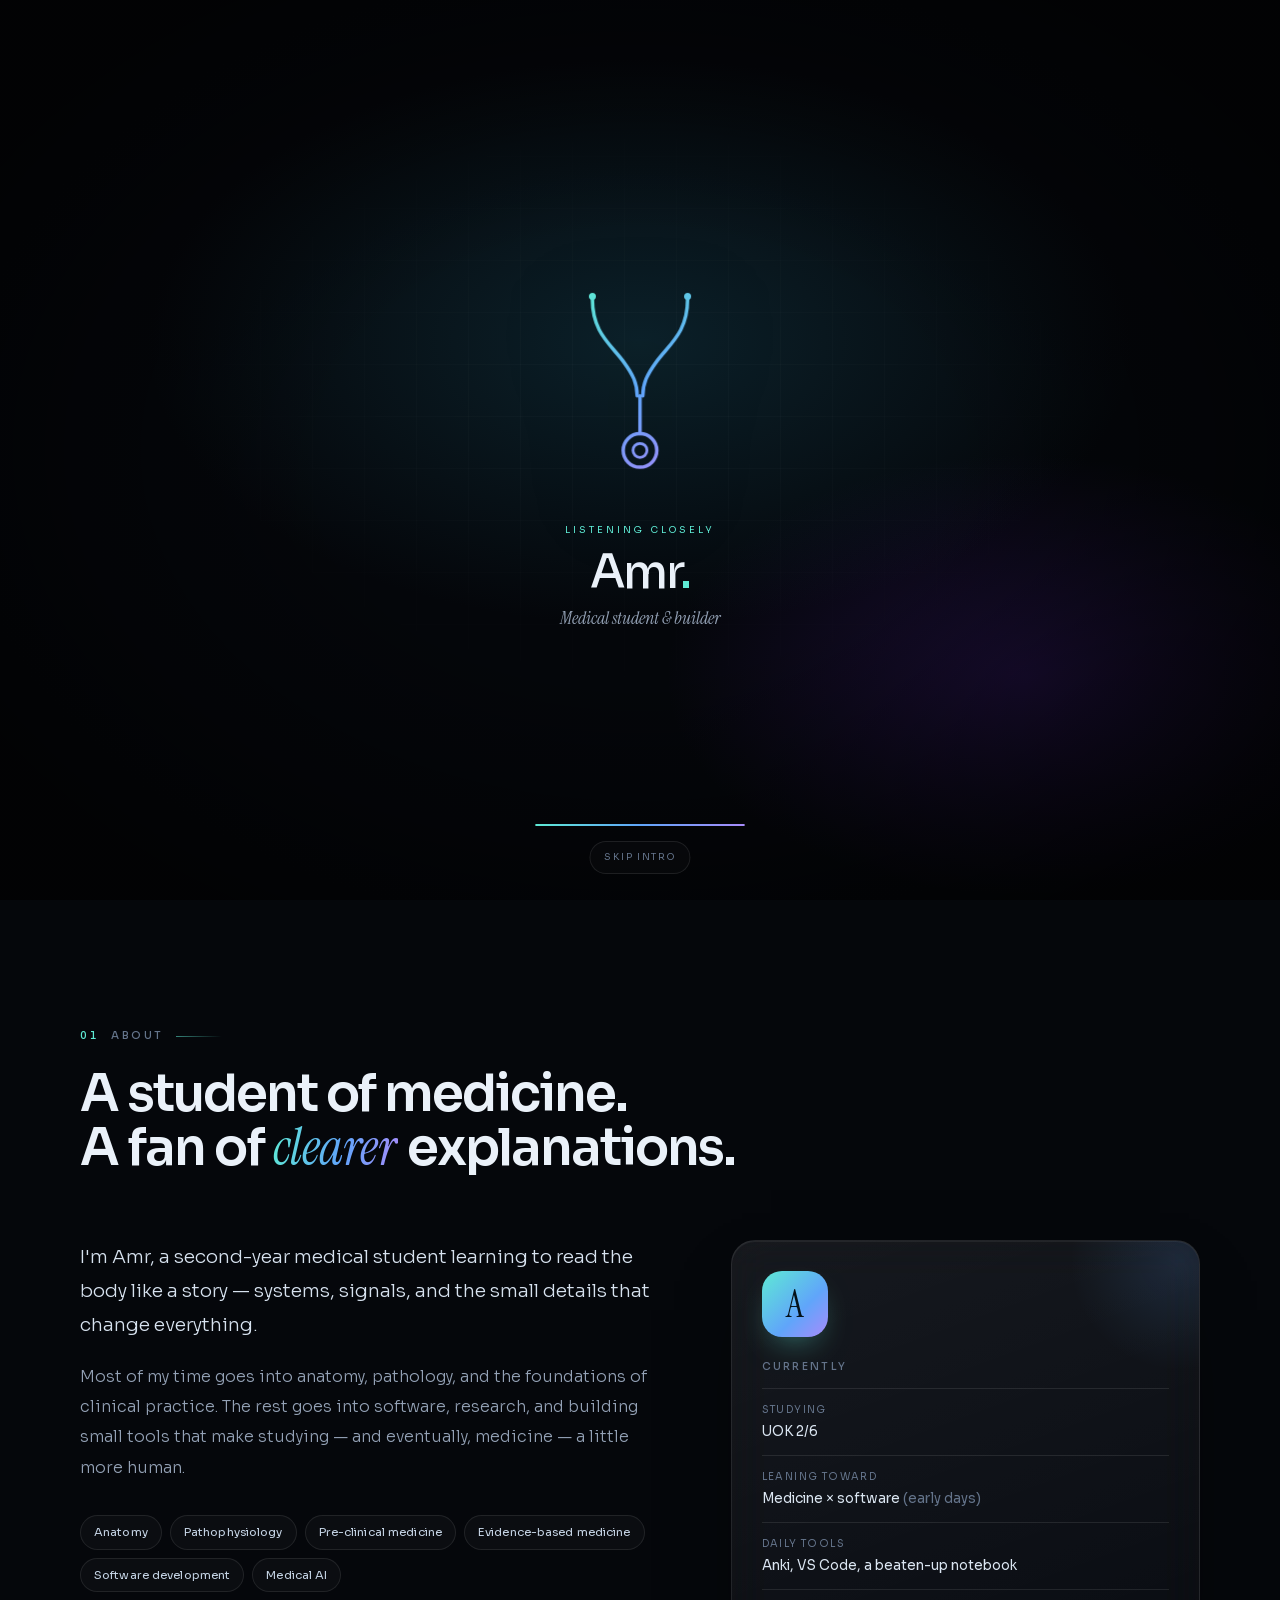
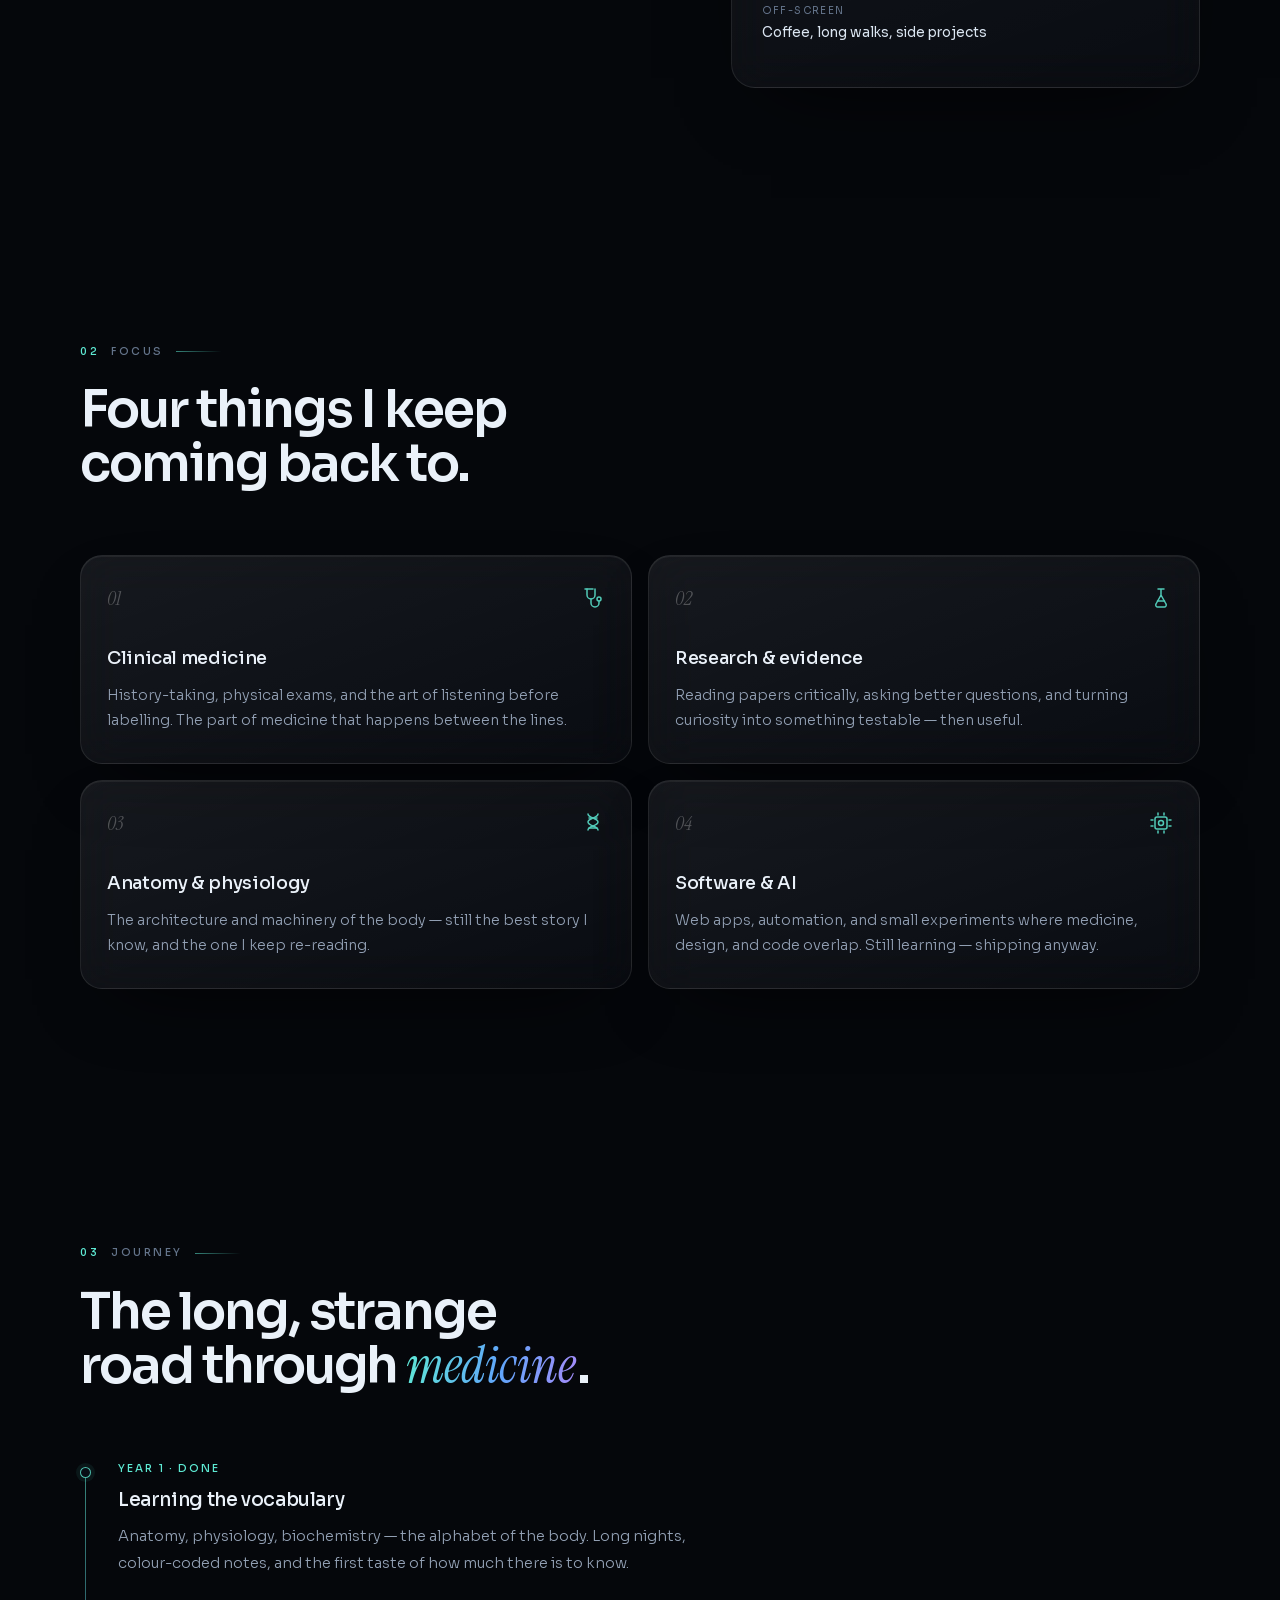
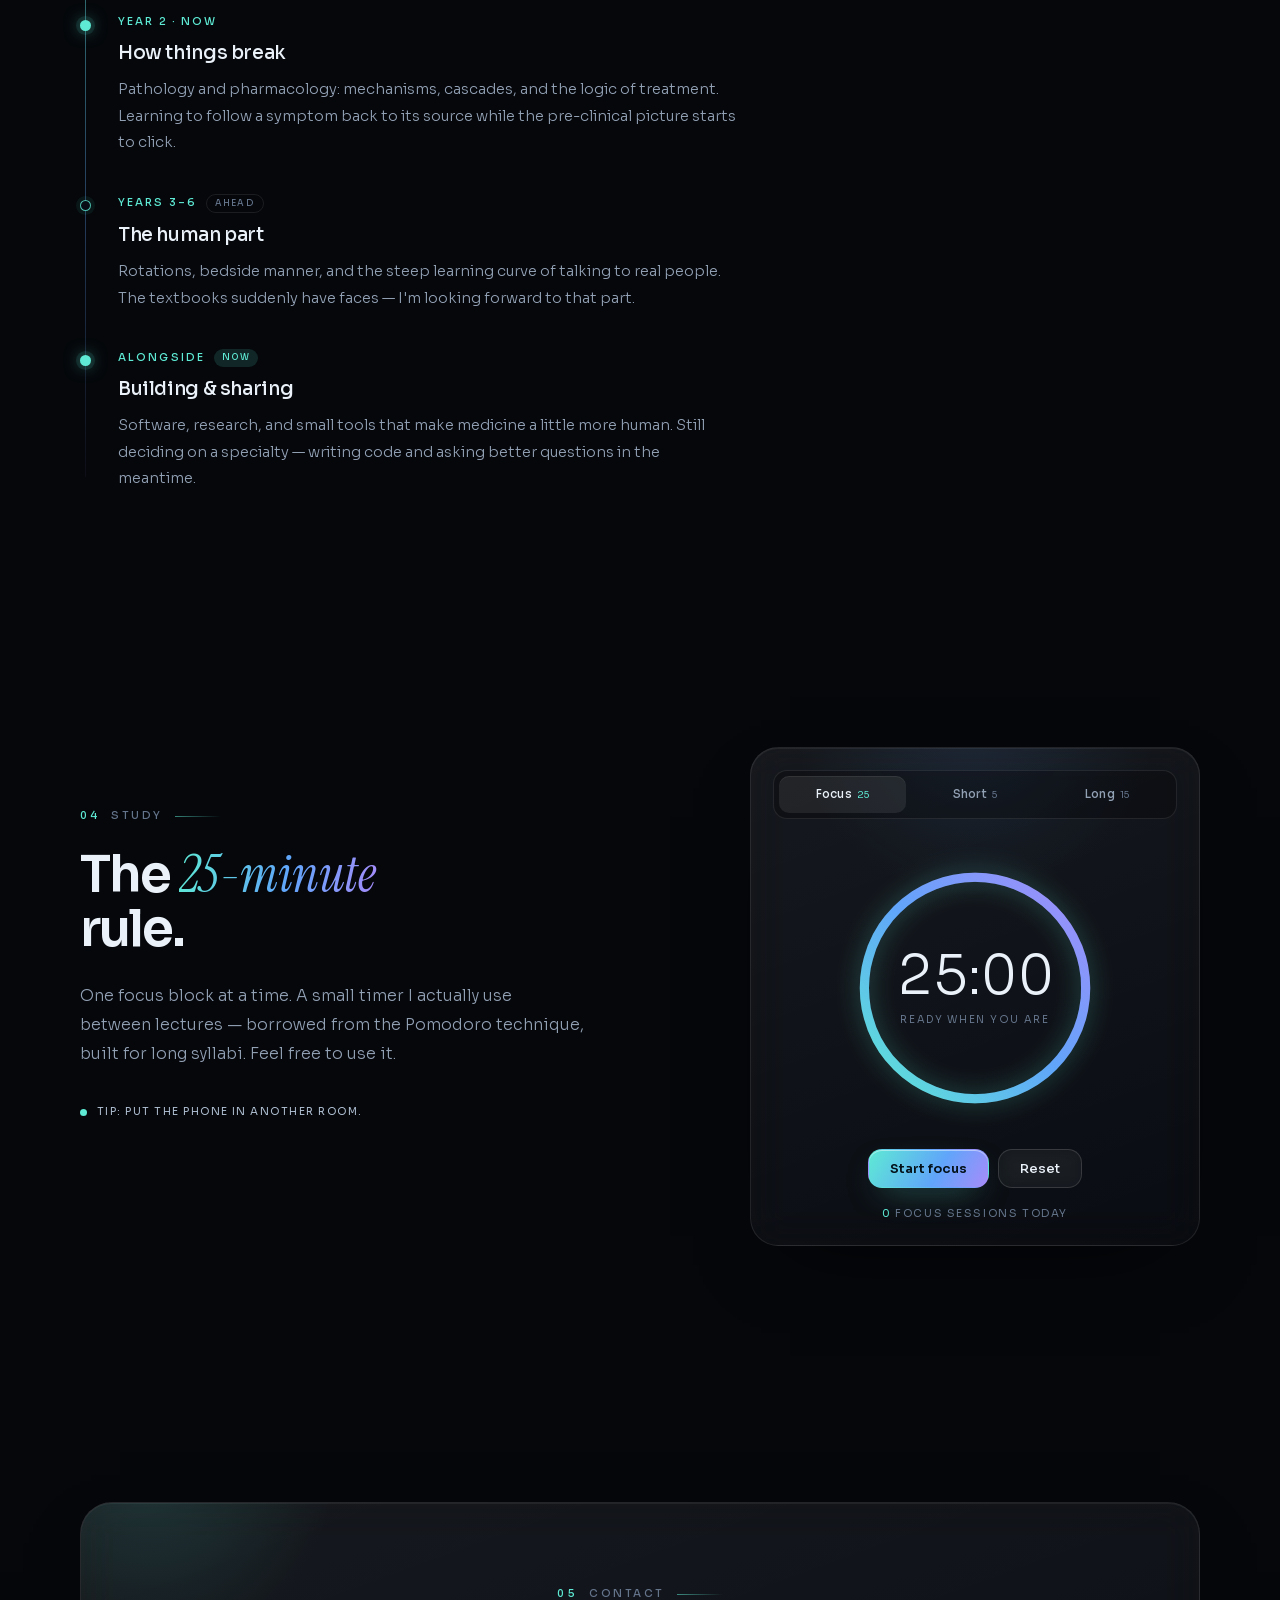
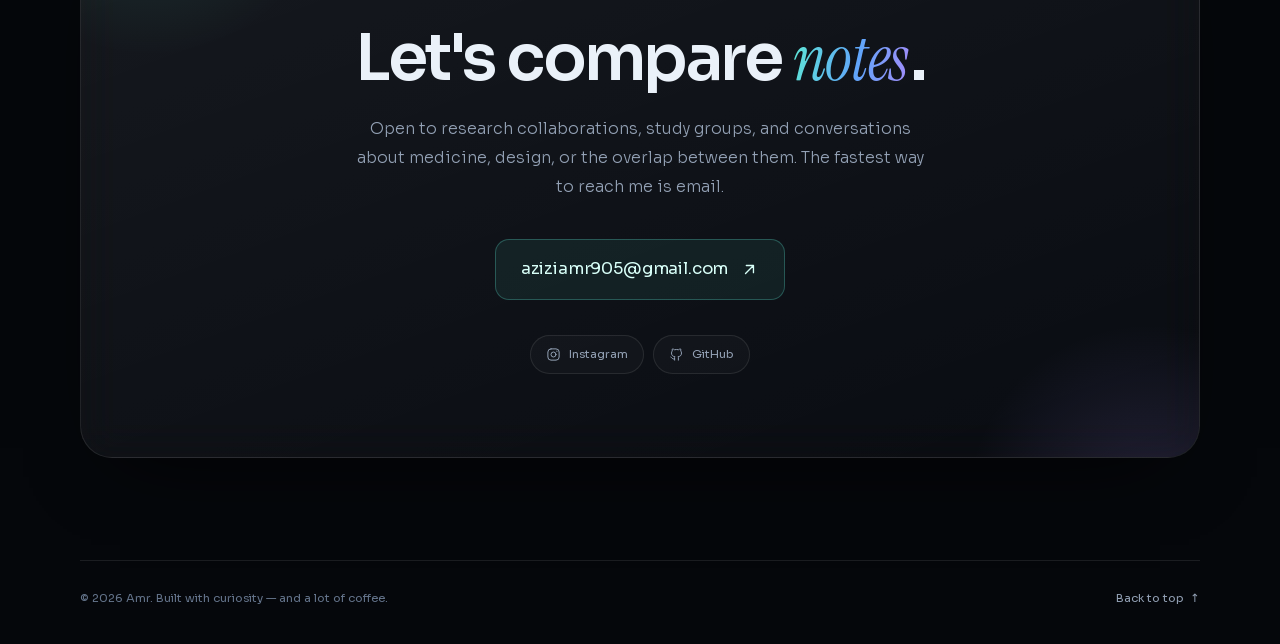
==== index.html @ 1f0c3903 "Build personal site with stethoscope intro" ====
<!doctype html>
<html lang="en">
  <head>
    <meta charset="utf-8" />
    <meta name="viewport" content="width=device-width, initial-scale=1" />
    <title>Amr — Medical Student &amp; Builder</title>
    <meta
      name="description"
      content="Amr is a second-year medical student exploring medicine, software development, and the human side of healthcare."
    />
    <meta name="theme-color" content="#05070b" />
    <meta property="og:title" content="Amr — Medical Student &amp; Builder" />
    <meta
      property="og:description"
      content="Medicine, code, and the human side of healthcare — notes from a second-year medical student."
    />
    <meta property="og:type" content="website" />
    <meta property="og:site_name" content="Amr" />
    <meta property="og:url" content="https://amrdev750.github.io/" />
    <meta property="og:image" content="https://amrdev750.github.io/og-image.png" />
    <meta property="og:image:width" content="1200" />
    <meta property="og:image:height" content="630" />
    <meta property="og:image:alt" content="Amr — medical student and builder" />
    <meta name="twitter:card" content="summary_large_image" />
    <meta name="twitter:title" content="Amr — Medical Student &amp; Builder" />
    <meta
      name="twitter:description"
      content="Medicine, code, and the human side of healthcare — notes from a second-year medical student."
    />
    <meta name="twitter:image" content="https://amrdev750.github.io/og-image.png" />
    <meta name="author" content="Amr" />
    <link rel="canonical" href="https://amrdev750.github.io/" />
    <link rel="icon" type="image/svg+xml" href="favicon.svg" />
    <link rel="apple-touch-icon" href="apple-touch-icon.png" />
    <script>
      try {
        if (window.sessionStorage.getItem("amr-intro-seen") === "1") {
          document.documentElement.classList.add("intro-seen");
        }
      } catch (error) {
        /* storage may be blocked — show the intro as usual */
      }
    </script>
    <link rel="preload" href="fonts/sora-variable-latin.woff2" as="font" type="font/woff2" crossorigin />
    <link
      rel="preload"
      href="fonts/instrument-serif-regular-latin.woff2"
      as="font"
      type="font/woff2"
      crossorigin
    />
    <link
      rel="preload"
      href="fonts/instrument-serif-italic-latin.woff2"
      as="font"
      type="font/woff2"
      crossorigin
    />
    <link rel="stylesheet" href="styles.css" />
    <noscript>
      <style>
        .reveal {
          opacity: 1;
          transform: none;
        }
        .intro {
          display: none;
        }
        body.intro-active {
          overflow: auto;
        }
      </style>
    </noscript>
  </head>
  <body class="intro-active">
    <a class="skip-link" href="#main">Skip to content</a>

    <div class="intro" id="intro">
      <div class="intro-inner" aria-hidden="true">
        <div class="intro-scope">
          <svg viewBox="0 0 240 320" fill="none">
            <defs>
              <linearGradient
                id="scopeGrad"
                x1="40"
                y1="30"
                x2="200"
                y2="290"
                gradientUnits="userSpaceOnUse"
              >
                <stop offset="0%" stop-color="#5eead4" />
                <stop offset="55%" stop-color="#60a5fa" />
                <stop offset="100%" stop-color="#a78bfa" />
              </linearGradient>
            </defs>

            <circle class="scope-tip" cx="52" cy="42" r="5" />
            <circle class="scope-tip" cx="188" cy="42" r="5" />

            <path
              class="scope-tube scope-tube-a"
              pathLength="1"
              d="M52 46C52 94 78 110 97 136C110 154 116 166 116 184"
            />
            <path
              class="scope-tube scope-tube-b"
              pathLength="1"
              d="M188 46C188 94 162 110 143 136C130 154 124 166 124 184"
            />
            <path
              class="scope-tube scope-tube-main"
              pathLength="1"
              d="M120 184C120 206 120 222 120 238"
            />

            <g class="scope-chest-group">
              <circle class="scope-chest" pathLength="1" cx="120" cy="262" r="24" />
              <circle class="scope-chest-inner" pathLength="1" cx="120" cy="262" r="10" />
            </g>

            <circle class="scope-halo" cx="120" cy="262" r="27" />

            <g class="scope-waves">
              <path d="M154 250c6 7 6 17 0 24" />
              <path d="M166 242c11 12 11 30 0 42" />
            </g>
          </svg>
        </div>

        <div class="intro-copy">
          <p class="intro-kicker">Listening closely</p>
          <p class="intro-name">Amr<span>.</span></p>
          <p class="intro-role">Medical student &amp; builder</p>
        </div>
      </div>

      <div class="intro-progress" aria-hidden="true"><span></span></div>
      <button class="intro-skip" id="introSkip" type="button" aria-label="Skip intro animation">
        Skip intro
      </button>
    </div>

    <div class="aurora" aria-hidden="true">
      <span class="blob blob-a"></span>
      <span class="blob blob-b"></span>
      <span class="blob blob-c"></span>
    </div>
    <div class="grain" aria-hidden="true"></div>
    <div class="cursor-glow" id="cursorGlow" aria-hidden="true"></div>

    <header class="nav-wrap">
      <nav class="nav glass" id="nav" aria-label="Primary">
        <a class="brand" href="#top" aria-label="Amr — home">
          <span class="brand-mark">A</span>
          <span class="brand-name">Amr<span class="dot">.</span></span>
        </a>

        <button
          class="nav-toggle"
          id="navToggle"
          aria-expanded="false"
          aria-controls="navLinks"
          aria-label="Open menu"
        >
          <span></span><span></span>
        </button>

        <div class="nav-links" id="navLinks">
          <a href="#about" data-nav>About</a>
          <a href="#focus" data-nav>Focus</a>
          <a href="#journey" data-nav>Journey</a>
          <a href="#study" data-nav>Study</a>
          <a class="btn btn-small btn-primary" href="#contact">Say hello</a>
        </div>
      </nav>
    </header>

    <main id="main">
      <!-- ───────────────────────── Hero ───────────────────────── -->
      <section class="hero" id="top">
        <div class="hero-copy">
          <p class="eyebrow reveal">
            <span class="pulse-dot" aria-hidden="true"></span>
            Medical student · builder
          </p>

          <h1 class="hero-title reveal">
            Hi, I'm <span class="grad">Amr</span> —<br />
            I study the body,<br />
            and the <em>person</em> inside&nbsp;it.
          </h1>

          <p class="lede reveal">
            Second-year medical student (of six) with a soft spot for physiology,
            clean interfaces, and the moments where science meets empathy. By day I
            study medicine; by night I build software for it.
          </p>

          <div class="hero-actions reveal">
            <a class="btn btn-primary" href="#focus">
              Explore my world
              <svg viewBox="0 0 24 24" aria-hidden="true">
                <path d="M5 12h14M13 6l6 6-6 6" />
              </svg>
            </a>
            <a class="btn btn-ghost" href="#contact">Get in touch</a>
          </div>

          <ul class="hero-stats reveal">
            <li>
              <strong>UOK</strong>
              <span>2/6 · medicine</span>
            </li>
            <li>
              <strong>04</strong>
              <span>focus areas</span>
            </li>
            <li>
              <strong>∞</strong>
              <span>questions</span>
            </li>
          </ul>
        </div>

        <aside class="vitals glass reveal" aria-label="A playful vitals monitor">
          <div class="vitals-head">
            <span class="live"><span class="pulse-dot" aria-hidden="true"></span>Live from the library</span>
            <span class="mono">23:47</span>
          </div>

          <svg class="ecg" viewBox="0 0 420 120" role="img" aria-label="Animated heartbeat trace">
            <defs>
              <linearGradient id="ecgGrad" x1="0" y1="0" x2="1" y2="0">
                <stop offset="0%" stop-color="#5eead4" />
                <stop offset="55%" stop-color="#60a5fa" />
                <stop offset="100%" stop-color="#a78bfa" />
              </linearGradient>
            </defs>
            <path
              class="ecg-base"
              d="M0 70h44l8 0 6-18 9 40 7-22 5 0h48l8 0 6-18 9 40 7-22 5 0h48l8 0 6-18 9 40 7-22 5 0h48l8 0 6-18 9 40 7-22 5 0h44"
            />
            <path
              class="ecg-line"
              pathLength="1"
              d="M0 70h44l8 0 6-18 9 40 7-22 5 0h48l8 0 6-18 9 40 7-22 5 0h48l8 0 6-18 9 40 7-22 5 0h48l8 0 6-18 9 40 7-22 5 0h44"
            />
          </svg>

          <div class="vitals-grid">
            <div><span>Heart rate</span><strong>72 <small>bpm</small></strong></div>
            <div><span>SpO₂</span><strong>99 <small>%</small></strong></div>
            <div><span>Coffee</span><strong>2 <small>cups</small></strong></div>
            <div><span>Curiosity</span><strong>∞</strong></div>
          </div>

          <p class="vitals-note">
            “The good physician treats the disease; the great physician treats the
            patient who has the disease.”
            <span>— William Osler</span>
          </p>
        </aside>
      </section>

      <!-- ───────────────────────── About ───────────────────────── -->
      <section class="section" id="about">
        <div class="section-head reveal">
          <p class="label"><span>01</span>About</p>
          <h2>A student of medicine.<br />A fan of <em>clearer</em> explanations.</h2>
        </div>

        <div class="about-grid">
          <div class="about-copy reveal">
            <p>
              I'm Amr, a second-year medical student learning to read the body like a
              story — systems, signals, and the small details that change everything.
            </p>
            <p>
              Most of my time goes into anatomy, pathology, and the foundations of
              clinical practice. The rest goes into software, research, and building
              small tools that make studying — and eventually, medicine — a little
              more human.
            </p>
            <ul class="chips" aria-label="Interests">
              <li>Anatomy</li>
              <li>Pathophysiology</li>
              <li>Pre-clinical medicine</li>
              <li>Evidence-based medicine</li>
              <li>Software development</li>
              <li>Medical AI</li>
            </ul>
          </div>

          <div class="about-card glass reveal">
            <div class="monogram" aria-hidden="true">A</div>
            <h3>Currently</h3>
            <dl>
              <div>
                <dt>Studying</dt>
                <dd>UOK 2/6</dd>
              </div>
              <div>
                <dt>Leaning toward</dt>
                <dd>Medicine × software <span>(early days)</span></dd>
              </div>
              <div>
                <dt>Daily tools</dt>
                <dd>Anki, VS Code, a beaten-up notebook</dd>
              </div>
              <div>
                <dt>Off-screen</dt>
                <dd>Coffee, long walks, side projects</dd>
              </div>
            </dl>
          </div>
        </div>
      </section>

      <!-- ───────────────────────── Focus ───────────────────────── -->
      <section class="section" id="focus">
        <div class="section-head reveal">
          <p class="label"><span>02</span>Focus</p>
          <h2>Four things I keep<br />coming back to.</h2>
        </div>

        <div class="cards">
          <article class="card glass reveal">
            <div class="card-top">
              <span class="card-num">01</span>
              <svg class="card-icon" viewBox="0 0 24 24" aria-hidden="true">
                <path d="M6 3v6a4 4 0 0 0 8 0V3" />
                <path d="M10 13v4a4 4 0 0 0 8 0v-2" />
                <circle cx="18" cy="13" r="2" />
                <path d="M4 3h4M12 3h-4" />
              </svg>
            </div>
            <h3>Clinical medicine</h3>
            <p>
              History-taking, physical exams, and the art of listening before
              labelling. The part of medicine that happens between the lines.
            </p>
          </article>

          <article class="card glass reveal">
            <div class="card-top">
              <span class="card-num">02</span>
              <svg class="card-icon" viewBox="0 0 24 24" aria-hidden="true">
                <path d="M9 3h6M12 3v6l5 9a2 2 0 0 1-2 3H9a2 2 0 0 1-2-3l5-9V3" />
                <path d="M8.5 15h7" />
              </svg>
            </div>
            <h3>Research &amp; evidence</h3>
            <p>
              Reading papers critically, asking better questions, and turning
              curiosity into something testable — then useful.
            </p>
          </article>

          <article class="card glass reveal">
            <div class="card-top">
              <span class="card-num">03</span>
              <svg class="card-icon" viewBox="0 0 24 24" aria-hidden="true">
                <path d="M7 3c0 4 10 4 10 8s-10 4-10 8" />
                <path d="M17 3c0 4-10 4-10 8s10 4 10 8" />
                <path d="M8 7h8M8 17h8" />
              </svg>
            </div>
            <h3>Anatomy &amp; physiology</h3>
            <p>
              The architecture and machinery of the body — still the best story I
              know, and the one I keep re-reading.
            </p>
          </article>

          <article class="card glass reveal">
            <div class="card-top">
              <span class="card-num">04</span>
              <svg class="card-icon" viewBox="0 0 24 24" aria-hidden="true">
                <rect x="6" y="6" width="12" height="12" rx="2" />
                <path d="M9 2v2M15 2v2M9 20v2M15 20v2M2 9h2M2 15h2M20 9h2M20 15h2" />
                <circle cx="12" cy="12" r="2.5" />
              </svg>
            </div>
            <h3>Software &amp; AI</h3>
            <p>
              Web apps, automation, and small experiments where medicine, design,
              and code overlap. Still learning — shipping anyway.
            </p>
          </article>
        </div>
      </section>

      <!-- ───────────────────────── Journey ───────────────────────── -->
      <section class="section" id="journey">
        <div class="section-head reveal">
          <p class="label"><span>03</span>Journey</p>
          <h2>The long, strange<br />road through <em>medicine</em>.</h2>
        </div>

        <ol class="timeline">
          <li class="timeline-item reveal">
            <span class="timeline-dot" aria-hidden="true"></span>
            <p class="timeline-phase">Year 1 · done</p>
            <h3>Learning the vocabulary</h3>
            <p>
              Anatomy, physiology, biochemistry — the alphabet of the body. Long
              nights, colour-coded notes, and the first taste of how much there is
              to know.
            </p>
          </li>

          <li class="timeline-item reveal is-now">
            <span class="timeline-dot" aria-hidden="true"></span>
            <p class="timeline-phase">Year 2 · now</p>
            <h3>How things break</h3>
            <p>
              Pathology and pharmacology: mechanisms, cascades, and the logic of
              treatment. Learning to follow a symptom back to its source while the
              pre-clinical picture starts to click.
            </p>
          </li>

          <li class="timeline-item reveal">
            <span class="timeline-dot" aria-hidden="true"></span>
            <p class="timeline-phase">Years 3–6 <span class="ahead-tag">ahead</span></p>
            <h3>The human part</h3>
            <p>
              Rotations, bedside manner, and the steep learning curve of talking to
              real people. The textbooks suddenly have faces — I'm looking forward to
              that part.
            </p>
          </li>

          <li class="timeline-item reveal is-now">
            <span class="timeline-dot" aria-hidden="true"></span>
            <p class="timeline-phase">Alongside <span class="now-tag">now</span></p>
            <h3>Building &amp; sharing</h3>
            <p>
              Software, research, and small tools that make medicine a little more
              human. Still deciding on a specialty — writing code and asking better
              questions in the meantime.
            </p>
          </li>
        </ol>
      </section>

      <!-- ───────────────────────── Study ───────────────────────── -->
      <section class="section" id="study">
        <div class="study-grid">
          <div class="section-head study-copy reveal">
            <p class="label"><span>04</span>Study</p>
            <h2>The <em>25-minute</em><br />rule.</h2>
            <p class="section-sub">
              One focus block at a time. A small timer I actually use between
              lectures — borrowed from the Pomodoro technique, built for long
              syllabi. Feel free to use it.
            </p>
            <p class="study-hint">
              <span class="pulse-dot" aria-hidden="true"></span>
              Tip: put the phone in another room.
            </p>
          </div>

          <div class="timer-card glass reveal" id="timerCard">
            <div class="timer-modes" role="group" aria-label="Timer mode">
              <button type="button" class="mode is-active" data-mode="focus" aria-pressed="true">
                Focus <span>25</span>
              </button>
              <button type="button" class="mode" data-mode="short" aria-pressed="false">
                Short <span>5</span>
              </button>
              <button type="button" class="mode" data-mode="long" aria-pressed="false">
                Long <span>15</span>
              </button>
            </div>

            <div class="timer-dial">
              <svg viewBox="0 0 220 220" aria-hidden="true">
                <defs>
                  <linearGradient id="ringGrad" x1="0" y1="0" x2="1" y2="1">
                    <stop offset="0%" stop-color="#5eead4" />
                    <stop offset="50%" stop-color="#60a5fa" />
                    <stop offset="100%" stop-color="#a78bfa" />
                  </linearGradient>
                </defs>
                <circle class="ring-track" cx="110" cy="110" r="84" />
                <circle class="ring-progress" id="ringProgress" cx="110" cy="110" r="84" />
              </svg>
              <div class="timer-readout">
                <span class="timer-time" id="timerTime" role="timer" aria-live="off">25:00</span>
                <span class="timer-state" id="timerState" aria-live="polite">Ready when you are</span>
              </div>
            </div>

            <div class="timer-actions">
              <button type="button" class="btn btn-primary" id="timerToggle">Start focus</button>
              <button type="button" class="btn btn-ghost" id="timerReset">Reset</button>
            </div>

            <p class="timer-sessions">
              <span id="sessionCount">0</span> focus sessions today
            </p>
          </div>
        </div>
      </section>

      <!-- ───────────────────────── Contact ───────────────────────── -->
      <section class="section contact-section" id="contact">
        <div class="contact-panel glass reveal">
          <p class="label center"><span>05</span>Contact</p>
          <h2>Let's compare <em>notes</em>.</h2>
          <p class="contact-sub">
            Open to research collaborations, study groups, and conversations about
            medicine, design, or the overlap between them. The fastest way to reach
            me is email.
          </p>

          <a class="mail-btn" href="mailto:aziziamr905@gmail.com">
            <span>aziziamr905@gmail.com</span>
            <svg viewBox="0 0 24 24" aria-hidden="true">
              <path d="M7 17 17 7M8 7h9v9" />
            </svg>
          </a>

          <ul class="socials" aria-label="Social links">
            <li>
              <a
                href="https://instagram.com/callme_amr"
                target="_blank"
                rel="noopener noreferrer"
                aria-label="Instagram — @callme_amr"
              >
                <svg viewBox="0 0 24 24" aria-hidden="true">
                  <rect x="3" y="3" width="18" height="18" rx="5" />
                  <circle cx="12" cy="12" r="4" />
                  <circle cx="17.4" cy="6.6" r="1" fill="currentColor" stroke="none" />
                </svg>
                Instagram
              </a>
            </li>
            <li>
              <a
                href="https://github.com/amrdev750"
                target="_blank"
                rel="noopener noreferrer"
                aria-label="GitHub — amrdev750"
              >
                <svg viewBox="0 0 24 24" aria-hidden="true">
                  <path
                    d="M9 19c-4 1.5-4-2.5-6-3m12 5v-3.5c0-1 .1-1.4-.5-2 2.8-.3 5.5-1.4 5.5-6a4.6 4.6 0 0 0-1.3-3.2 4.2 4.2 0 0 0-.1-3.2s-1.1-.3-3.5 1.3a12.3 12.3 0 0 0-6.2 0C6.5 2.8 5.4 3.1 5.4 3.1a4.2 4.2 0 0 0-.1 3.2A4.6 4.6 0 0 0 4 9.5c0 4.6 2.7 5.7 5.5 6-.6.6-.6 1.2-.5 2V21"
                  />
                </svg>
                GitHub
              </a>
            </li>
          </ul>
        </div>
      </section>
    </main>

    <footer class="footer">
      <p>© <span id="year">2026</span> Amr. Built with curiosity — and a lot of coffee.</p>
      <a href="#top" class="back-top">Back to top <span aria-hidden="true">↑</span></a>
    </footer>

    <script src="app.js"></script>
  </body>
</html>
---- styles.css ----
/* ==========================================================================
   Amr — Medical Student
   Dark glass UI · single page · hand-written CSS
   ========================================================================== */

/* ── Self-hosted fonts ─────────────────────────────────────────────────── */

@font-face {
  font-family: "Sora";
  font-style: normal;
  font-weight: 300 700;
  font-display: swap;
  src: url("fonts/sora-variable-latin-ext.woff2") format("woff2");
  unicode-range: U+0100-02BA, U+02BD-02C5, U+02C7-02CC, U+02CE-02D7, U+02DD-02FF, U+0304,
    U+0308, U+0329, U+1D00-1DBF, U+1E00-1E9F, U+1EF2-1EFF, U+2020, U+20A0-20AB,
    U+20AD-20C4, U+2113, U+2C60-2C7F, U+A720-A7FF;
}

@font-face {
  font-family: "Sora";
  font-style: normal;
  font-weight: 300 700;
  font-display: swap;
  src: url("fonts/sora-variable-latin.woff2") format("woff2");
  unicode-range: U+0000-00FF, U+0131, U+0152-0153, U+02BB-02BC, U+02C6, U+02DA, U+02DC,
    U+0304, U+0308, U+0329, U+2000-206F, U+20AC, U+2122, U+2191, U+2193, U+2212,
    U+2215, U+FEFF, U+FFFD;
}

@font-face {
  font-family: "Instrument Serif";
  font-style: normal;
  font-weight: 400;
  font-display: swap;
  src: url("fonts/instrument-serif-regular-latin-ext.woff2") format("woff2");
  unicode-range: U+0100-02BA, U+02BD-02C5, U+02C7-02CC, U+02CE-02D7, U+02DD-02FF, U+0304,
    U+0308, U+0329, U+1D00-1DBF, U+1E00-1E9F, U+1EF2-1EFF, U+2020, U+20A0-20AB,
    U+20AD-20C4, U+2113, U+2C60-2C7F, U+A720-A7FF;
}

@font-face {
  font-family: "Instrument Serif";
  font-style: normal;
  font-weight: 400;
  font-display: swap;
  src: url("fonts/instrument-serif-regular-latin.woff2") format("woff2");
  unicode-range: U+0000-00FF, U+0131, U+0152-0153, U+02BB-02BC, U+02C6, U+02DA, U+02DC,
    U+0304, U+0308, U+0329, U+2000-206F, U+20AC, U+2122, U+2191, U+2193, U+2212,
    U+2215, U+FEFF, U+FFFD;
}

@font-face {
  font-family: "Instrument Serif";
  font-style: italic;
  font-weight: 400;
  font-display: swap;
  src: url("fonts/instrument-serif-italic-latin-ext.woff2") format("woff2");
  unicode-range: U+0100-02BA, U+02BD-02C5, U+02C7-02CC, U+02CE-02D7, U+02DD-02FF, U+0304,
    U+0308, U+0329, U+1D00-1DBF, U+1E00-1E9F, U+1EF2-1EFF, U+2020, U+20A0-20AB,
    U+20AD-20C4, U+2113, U+2C60-2C7F, U+A720-A7FF;
}

@font-face {
  font-family: "Instrument Serif";
  font-style: italic;
  font-weight: 400;
  font-display: swap;
  src: url("fonts/instrument-serif-italic-latin.woff2") format("woff2");
  unicode-range: U+0000-00FF, U+0131, U+0152-0153, U+02BB-02BC, U+02C6, U+02DA, U+02DC,
    U+0304, U+0308, U+0329, U+2000-206F, U+20AC, U+2122, U+2191, U+2193, U+2212,
    U+2215, U+FEFF, U+FFFD;
}

:root {
  --bg: #05070b;
  --bg-soft: #080d15;
  --ink: #eaf1f9;
  --muted: #93a1b5;
  --faint: #64748b;
  --line: rgba(255, 255, 255, 0.09);
  --line-strong: rgba(255, 255, 255, 0.14);
  --glass: linear-gradient(160deg, rgba(255, 255, 255, 0.075), rgba(255, 255, 255, 0.022));
  --teal: #5eead4;
  --blue: #60a5fa;
  --violet: #a78bfa;
  --pink: #f472b6;
  --radius: 24px;
  --shadow: 0 30px 80px -40px rgba(0, 0, 0, 0.95);
  --font-sans: "Sora", ui-sans-serif, system-ui, -apple-system, "Segoe UI", sans-serif;
  --font-serif: "Instrument Serif", ui-serif, Georgia, serif;
  --ease: cubic-bezier(0.2, 0.7, 0.2, 1);
}

*,
*::before,
*::after {
  box-sizing: border-box;
}

html {
  scroll-behavior: smooth;
  scroll-padding-top: 92px;
  -webkit-text-size-adjust: 100%;
}

body {
  margin: 0;
  min-height: 100vh;
  overflow-x: hidden;
  background: var(--bg);
  color: var(--ink);
  font-family: var(--font-sans);
  font-weight: 400;
  font-size: 16px;
  line-height: 1.6;
  -webkit-font-smoothing: antialiased;
  text-rendering: optimizeLegibility;
}

body::before {
  content: "";
  position: fixed;
  inset: 0;
  z-index: -3;
  background:
    radial-gradient(65% 50% at 50% -12%, rgba(24, 64, 92, 0.55), transparent 70%),
    radial-gradient(45% 40% at 100% 18%, rgba(78, 45, 130, 0.28), transparent 72%),
    radial-gradient(45% 45% at 0% 70%, rgba(12, 80, 74, 0.18), transparent 70%),
    var(--bg);
}

::selection {
  background: rgba(94, 234, 212, 0.85);
  color: #04121a;
}

img,
svg {
  display: block;
  max-width: 100%;
}

a {
  color: inherit;
  text-decoration: none;
}

button {
  font: inherit;
  color: inherit;
}

:focus-visible {
  outline: 2px solid var(--teal);
  outline-offset: 3px;
  border-radius: 6px;
}

::-webkit-scrollbar {
  width: 10px;
}
::-webkit-scrollbar-track {
  background: #05070b;
}
::-webkit-scrollbar-thumb {
  background: #1c2634;
  border-radius: 999px;
  border: 2px solid #05070b;
}
::-webkit-scrollbar-thumb:hover {
  background: #2a3a4f;
}

.skip-link {
  position: fixed;
  top: -100px;
  left: 20px;
  z-index: 100;
  padding: 12px 18px;
  border-radius: 12px;
  background: var(--teal);
  color: #04121a;
  font-size: 13px;
  font-weight: 600;
  transition: top 0.2s var(--ease);
}
.skip-link:focus {
  top: 18px;
}

/* ── Background atmosphere ─────────────────────────────────────────────── */

.aurora {
  position: fixed;
  inset: 0;
  z-index: -2;
  overflow: hidden;
  pointer-events: none;
}

.blob {
  position: absolute;
  border-radius: 50%;
  filter: blur(90px);
  opacity: 0.32;
  will-change: transform;
}

.blob-a {
  width: 46vw;
  height: 46vw;
  min-width: 380px;
  min-height: 380px;
  top: -16%;
  left: -10%;
  background: radial-gradient(circle, #0f766e, transparent 68%);
  animation: drift-a 22s ease-in-out infinite alternate;
}

.blob-b {
  width: 40vw;
  height: 40vw;
  min-width: 340px;
  min-height: 340px;
  top: 18%;
  right: -14%;
  background: radial-gradient(circle, #4c1d95, transparent 68%);
  opacity: 0.28;
  animation: drift-b 26s ease-in-out infinite alternate;
}

.blob-c {
  width: 34vw;
  height: 34vw;
  min-width: 300px;
  min-height: 300px;
  bottom: -18%;
  left: 32%;
  background: radial-gradient(circle, #1d4ed8, transparent 70%);
  opacity: 0.18;
  animation: drift-c 30s ease-in-out infinite alternate;
}

@keyframes drift-a {
  to {
    transform: translate3d(6%, 8%, 0) scale(1.08);
  }
}
@keyframes drift-b {
  to {
    transform: translate3d(-8%, 6%, 0) scale(1.12);
  }
}
@keyframes drift-c {
  to {
    transform: translate3d(-4%, -8%, 0) scale(1.06);
  }
}

.grain {
  position: fixed;
  inset: 0;
  z-index: -1;
  pointer-events: none;
  opacity: 0.035;
  background-image: url("data:image/svg+xml,%3Csvg xmlns='http://www.w3.org/2000/svg'%3E%3Cfilter id='n'%3E%3CfeTurbulence type='fractalNoise' baseFrequency='0.85' numOctaves='3' stitchTiles='stitch'/%3E%3C/filter%3E%3Crect width='100%25' height='100%25' filter='url(%23n)'/%3E%3C/svg%3E");
  mix-blend-mode: overlay;
}

.cursor-glow {
  position: fixed;
  top: 0;
  left: 0;
  z-index: 0;
  width: 520px;
  height: 520px;
  border-radius: 50%;
  pointer-events: none;
  opacity: 0;
  background: radial-gradient(circle, rgba(94, 234, 212, 0.075), rgba(96, 165, 250, 0.035) 40%, transparent 68%);
  transform: translate3d(-50%, -50%, 0);
  transition: opacity 0.5s var(--ease);
  will-change: transform;
}
body.has-cursor .cursor-glow {
  opacity: 1;
}

/* ── Shared surfaces ───────────────────────────────────────────────────── */

.glass {
  background: var(--glass);
  border: 1px solid var(--line);
  -webkit-backdrop-filter: blur(20px) saturate(145%);
  backdrop-filter: blur(20px) saturate(145%);
  box-shadow:
    inset 0 1px 0 rgba(255, 255, 255, 0.06),
    var(--shadow);
}

.btn {
  display: inline-flex;
  align-items: center;
  justify-content: center;
  gap: 10px;
  padding: 14px 23px;
  border: 1px solid transparent;
  border-radius: 14px;
  font-size: 14px;
  font-weight: 500;
  line-height: 1;
  cursor: pointer;
  white-space: nowrap;
  transition:
    transform 0.3s var(--ease),
    box-shadow 0.3s var(--ease),
    background-color 0.3s var(--ease),
    border-color 0.3s var(--ease);
}

.btn svg {
  width: 18px;
  height: 18px;
  fill: none;
  stroke: currentColor;
  stroke-width: 1.8;
  stroke-linecap: round;
  stroke-linejoin: round;
  transition: transform 0.3s var(--ease);
}

.btn:hover svg {
  transform: translateX(2px);
}

.btn-primary {
  background: linear-gradient(120deg, var(--teal), var(--blue) 58%, var(--violet));
  color: #04121a;
  font-weight: 600;
  box-shadow:
    0 12px 32px -14px rgba(94, 234, 212, 0.55),
    inset 0 1px 0 rgba(255, 255, 255, 0.45);
}

.btn-primary:hover {
  transform: translateY(-2px);
  box-shadow:
    0 20px 44px -16px rgba(94, 234, 212, 0.65),
    inset 0 1px 0 rgba(255, 255, 255, 0.5);
}

.btn-ghost {
  background: rgba(255, 255, 255, 0.03);
  border-color: var(--line-strong);
  color: var(--ink);
  -webkit-backdrop-filter: blur(8px);
  backdrop-filter: blur(8px);
}

.btn-ghost:hover {
  background: rgba(255, 255, 255, 0.07);
  border-color: rgba(255, 255, 255, 0.22);
  transform: translateY(-2px);
}

.btn-small {
  padding: 9px 16px;
  border-radius: 10px;
  font-size: 12.5px;
}

.pulse-dot {
  width: 7px;
  height: 7px;
  flex: none;
  border-radius: 50%;
  background: var(--teal);
  box-shadow: 0 0 0 0 rgba(94, 234, 212, 0.5);
  animation: pulse 2.4s ease-out infinite;
}

@keyframes pulse {
  0% {
    box-shadow: 0 0 0 0 rgba(94, 234, 212, 0.45);
  }
  70% {
    box-shadow: 0 0 0 9px rgba(94, 234, 212, 0);
  }
  100% {
    box-shadow: 0 0 0 0 rgba(94, 234, 212, 0);
  }
}

/* ── Navigation ────────────────────────────────────────────────────────── */

.nav-wrap {
  position: fixed;
  top: 18px;
  left: 50%;
  z-index: 60;
  width: min(1120px, calc(100vw - 32px));
  transform: translateX(-50%);
}

.nav {
  position: relative;
  display: flex;
  align-items: center;
  justify-content: space-between;
  gap: 20px;
  padding: 10px 12px 10px 18px;
  border-radius: 999px;
}

.brand {
  display: inline-flex;
  align-items: center;
  gap: 11px;
  font-weight: 600;
  letter-spacing: -0.02em;
}

.brand-mark {
  display: grid;
  place-items: center;
  width: 34px;
  height: 34px;
  border-radius: 11px;
  background: linear-gradient(135deg, var(--teal), var(--blue) 60%, var(--violet));
  color: #04121a;
  font-family: var(--font-serif);
  font-size: 22px;
  font-weight: 400;
  line-height: 1;
  box-shadow: 0 6px 18px -8px rgba(94, 234, 212, 0.7);
}

.brand-name {
  font-size: 16px;
}

.dot {
  color: var(--teal);
}

.nav-links {
  display: flex;
  align-items: center;
  gap: 30px;
}

.nav-links a {
  position: relative;
  font-size: 13px;
  color: var(--muted);
  transition: color 0.25s var(--ease);
}

.nav-links a:not(.btn):hover,
.nav-links a:not(.btn).is-active {
  color: var(--ink);
}

.nav-links a:not(.btn).is-active::after {
  content: "";
  position: absolute;
  left: 50%;
  bottom: -9px;
  width: 4px;
  height: 4px;
  border-radius: 50%;
  background: var(--teal);
  transform: translateX(-50%);
  box-shadow: 0 0 8px rgba(94, 234, 212, 0.9);
}

.nav-links .btn {
  color: #04121a;
}

.nav-toggle {
  display: none;
  flex-direction: column;
  justify-content: center;
  gap: 5px;
  width: 40px;
  height: 40px;
  padding: 0 11px;
  border: 1px solid var(--line);
  border-radius: 12px;
  background: rgba(255, 255, 255, 0.04);
  cursor: pointer;
}

.nav-toggle span {
  display: block;
  height: 1.5px;
  width: 100%;
  border-radius: 2px;
  background: var(--ink);
  transition: transform 0.3s var(--ease);
}

.nav.open .nav-toggle span:first-child {
  transform: translateY(3.25px) rotate(45deg);
}
.nav.open .nav-toggle span:last-child {
  transform: translateY(-3.25px) rotate(-45deg);
}

/* ── Hero ──────────────────────────────────────────────────────────────── */

.hero {
  position: relative;
  z-index: 1;
  display: grid;
  grid-template-columns: 1.12fr 0.88fr;
  align-items: center;
  gap: clamp(2.5rem, 5vw, 5rem);
  width: min(1120px, 92vw);
  min-height: 100svh;
  margin: 0 auto;
  padding: clamp(8.5rem, 15vh, 11rem) 0 clamp(4rem, 8vh, 6rem);
}

.eyebrow {
  display: flex;
  align-items: center;
  gap: 10px;
  margin: 0 0 1.6rem;
  color: #aebed1;
  font-size: 11px;
  font-weight: 500;
  letter-spacing: 0.22em;
  text-transform: uppercase;
}

.hero-title {
  margin: 0;
  font-size: clamp(2.6rem, 4.4vw, 4rem);
  font-weight: 600;
  letter-spacing: -0.045em;
  line-height: 1.02;
}

.hero-title em,
.section-head h2 em,
.contact-panel h2 em {
  font-family: var(--font-serif);
  font-style: italic;
  font-weight: 400;
  letter-spacing: -0.01em;
  padding-right: 0.04em;
  background: linear-gradient(100deg, var(--teal), var(--blue) 55%, var(--violet));
  -webkit-background-clip: text;
  background-clip: text;
  color: transparent;
}

.grad {
  background: linear-gradient(100deg, var(--teal), var(--blue) 55%, var(--violet));
  -webkit-background-clip: text;
  background-clip: text;
  color: transparent;
}

.lede {
  max-width: 53ch;
  margin: 1.8rem 0 0;
  color: var(--muted);
  font-size: clamp(0.98rem, 1.15vw, 1.08rem);
  font-weight: 300;
  line-height: 1.8;
}

.hero-actions {
  display: flex;
  flex-wrap: wrap;
  gap: 12px;
  margin-top: 2.3rem;
}

.hero-stats {
  display: flex;
  gap: clamp(1.6rem, 3.5vw, 3.2rem);
  margin: 2.8rem 0 0;
  padding: 1.6rem 0 0;
  border-top: 1px solid var(--line);
  list-style: none;
}

.hero-stats li {
  display: flex;
  flex-direction: column;
  gap: 2px;
}

.hero-stats strong {
  font-size: 1.28rem;
  font-weight: 500;
  letter-spacing: -0.02em;
}

.hero-stats li:first-child strong {
  background: linear-gradient(100deg, var(--teal), var(--blue));
  -webkit-background-clip: text;
  background-clip: text;
  color: transparent;
}

.hero-stats span {
  color: var(--faint);
  font-size: 10.5px;
  letter-spacing: 0.16em;
  text-transform: uppercase;
}

/* Vitals card */

.vitals {
  position: relative;
  justify-self: end;
  width: 100%;
  max-width: 450px;
  padding: 22px;
  border-radius: 28px;
  overflow: hidden;
  transform: rotate(-1.2deg);
  transition: transform 0.6s var(--ease);
}

.vitals::before {
  content: "";
  position: absolute;
  top: -60%;
  right: -30%;
  width: 320px;
  height: 320px;
  border-radius: 50%;
  background: radial-gradient(circle, rgba(94, 234, 212, 0.16), transparent 68%);
  pointer-events: none;
}

.vitals:hover {
  transform: rotate(0deg) translateY(-4px);
}

.vitals-head {
  position: relative;
  display: flex;
  align-items: center;
  justify-content: space-between;
  gap: 12px;
  color: var(--faint);
  font-size: 10px;
  letter-spacing: 0.16em;
  text-transform: uppercase;
}

.live {
  display: inline-flex;
  align-items: center;
  gap: 8px;
  color: #b8c8da;
}

.mono {
  font-variant-numeric: tabular-nums;
  letter-spacing: 0.08em;
}

.ecg {
  width: 100%;
  height: auto;
  margin: 20px 0 8px;
  background-image:
    linear-gradient(rgba(255, 255, 255, 0.045) 1px, transparent 1px),
    linear-gradient(90deg, rgba(255, 255, 255, 0.045) 1px, transparent 1px);
  background-size: 28px 28px;
  -webkit-mask-image: radial-gradient(85% 100% at 50% 50%, #000 40%, transparent 100%);
  mask-image: radial-gradient(85% 100% at 50% 50%, #000 40%, transparent 100%);
  border-radius: 8px;
}

.ecg-base {
  fill: none;
  stroke: rgba(94, 234, 212, 0.2);
  stroke-width: 1.8;
  stroke-linecap: round;
  stroke-linejoin: round;
}

.ecg-line {
  fill: none;
  stroke: url(#ecgGrad);
  stroke-width: 2.4;
  stroke-linecap: round;
  stroke-linejoin: round;
  stroke-dasharray: 0.3 0.7;
  stroke-dashoffset: 1;
  filter: drop-shadow(0 0 7px rgba(94, 234, 212, 0.45));
  animation: trace 4.5s linear infinite;
}

@keyframes trace {
  to {
    stroke-dashoffset: -1;
  }
}

.vitals-grid {
  display: grid;
  grid-template-columns: 1fr 1fr;
  gap: 8px;
}

.vitals-grid > div {
  padding: 11px 14px;
  border: 1px solid rgba(255, 255, 255, 0.055);
  border-radius: 14px;
  background: rgba(255, 255, 255, 0.025);
}

.vitals-grid span {
  display: block;
  color: var(--faint);
  font-size: 9.5px;
  letter-spacing: 0.14em;
  text-transform: uppercase;
}

.vitals-grid strong {
  display: block;
  margin-top: 3px;
  font-size: 1.18rem;
  font-weight: 500;
  letter-spacing: -0.02em;
}

.vitals-grid small {
  color: var(--faint);
  font-size: 9.5px;
  font-weight: 400;
  letter-spacing: 0.04em;
}

.vitals-note {
  margin: 16px 0 0;
  padding-top: 14px;
  border-top: 1px solid var(--line);
  color: var(--muted);
  font-family: var(--font-serif);
  font-size: 13px;
  font-style: italic;
  line-height: 1.6;
}

.vitals-note span {
  display: block;
  margin-top: 5px;
  color: var(--faint);
  font-family: var(--font-sans);
  font-size: 9.5px;
  font-style: normal;
  letter-spacing: 0.14em;
  text-transform: uppercase;
}

/* ── Sections ──────────────────────────────────────────────────────────── */

.section {
  position: relative;
  z-index: 1;
  width: min(1120px, 92vw);
  margin: 0 auto;
  padding: clamp(5rem, 10vw, 8.5rem) 0;
}

.section-head {
  max-width: 780px;
  margin-bottom: clamp(2.6rem, 5vw, 4rem);
}

.label {
  display: flex;
  align-items: center;
  gap: 12px;
  margin: 0 0 1.4rem;
  color: var(--faint);
  font-size: 10.5px;
  font-weight: 500;
  letter-spacing: 0.24em;
  text-transform: uppercase;
}

.label span {
  color: var(--teal);
  font-variant-numeric: tabular-nums;
}

.label::after {
  content: "";
  width: 46px;
  height: 1px;
  background: linear-gradient(90deg, rgba(94, 234, 212, 0.55), transparent);
}

.label.center {
  justify-content: center;
}

.section-head h2,
.contact-panel h2 {
  margin: 0;
  font-size: clamp(2rem, 4vw, 3.35rem);
  font-weight: 600;
  letter-spacing: -0.04em;
  line-height: 1.06;
}

.section-sub {
  max-width: 46ch;
  margin: 1.6rem 0 0;
  color: var(--muted);
  font-size: 0.98rem;
  font-weight: 300;
  line-height: 1.85;
}

/* ── About ─────────────────────────────────────────────────────────────── */

.about-grid {
  display: grid;
  grid-template-columns: 1.1fr 0.9fr;
  gap: clamp(2.5rem, 6vw, 5.5rem);
  align-items: start;
}

.about-copy p {
  margin: 0;
  color: var(--muted);
  font-size: 1rem;
  font-weight: 300;
  line-height: 1.9;
}

.about-copy p:first-child {
  color: #d7e2ef;
  font-size: clamp(1.05rem, 1.5vw, 1.18rem);
  font-weight: 300;
  line-height: 1.8;
}

.about-copy p + p {
  margin-top: 1.25rem;
}

.chips {
  display: flex;
  flex-wrap: wrap;
  gap: 8px;
  margin: 2rem 0 0;
  padding: 0;
  list-style: none;
}

.chips li {
  padding: 7px 13px;
  border: 1px solid var(--line);
  border-radius: 999px;
  background: rgba(255, 255, 255, 0.028);
  color: #c6d5e6;
  font-size: 11.5px;
  letter-spacing: 0.01em;
  transition:
    border-color 0.3s var(--ease),
    background-color 0.3s var(--ease);
}

.chips li:hover {
  border-color: rgba(94, 234, 212, 0.35);
  background: rgba(94, 234, 212, 0.06);
}

.about-card {
  position: relative;
  padding: 30px;
  border-radius: var(--radius);
  overflow: hidden;
}

.about-card::after {
  content: "";
  position: absolute;
  top: -90px;
  right: -90px;
  width: 220px;
  height: 220px;
  border-radius: 50%;
  background: radial-gradient(circle, rgba(96, 165, 250, 0.14), transparent 70%);
  pointer-events: none;
}

.monogram {
  display: grid;
  place-items: center;
  width: 66px;
  height: 66px;
  border-radius: 20px;
  background: linear-gradient(135deg, var(--teal), var(--blue) 60%, var(--violet));
  color: #04121a;
  font-family: var(--font-serif);
  font-size: 38px;
  line-height: 1;
  box-shadow: 0 14px 34px -16px rgba(94, 234, 212, 0.7);
}

.about-card h3 {
  margin: 22px 0 0;
  color: var(--faint);
  font-size: 10.5px;
  font-weight: 500;
  letter-spacing: 0.22em;
  text-transform: uppercase;
}

.about-card dl {
  margin: 12px 0 0;
}

.about-card dl > div {
  padding: 13px 0;
  border-top: 1px solid var(--line);
}

.about-card dt {
  color: var(--faint);
  font-size: 10px;
  letter-spacing: 0.14em;
  text-transform: uppercase;
}

.about-card dd {
  margin: 4px 0 0;
  color: #dbe6f2;
  font-size: 13.5px;
  line-height: 1.5;
}

.about-card dd span {
  color: var(--faint);
}

/* ── Focus cards ───────────────────────────────────────────────────────── */

.cards {
  display: grid;
  grid-template-columns: repeat(2, 1fr);
  gap: 16px;
}

.card {
  --mx: 50%;
  --my: 0%;
  position: relative;
  padding: 26px 26px 30px;
  border-radius: 22px;
  overflow: hidden;
  transition:
    transform 0.4s var(--ease),
    border-color 0.4s var(--ease);
}

.card::before {
  content: "";
  position: absolute;
  inset: 0;
  background: radial-gradient(420px circle at var(--mx) var(--my), rgba(94, 234, 212, 0.13), transparent 46%);
  opacity: 0;
  transition: opacity 0.4s var(--ease);
  pointer-events: none;
}

.card:hover {
  transform: translateY(-4px);
  border-color: rgba(94, 234, 212, 0.28);
}

.card:hover::before {
  opacity: 1;
}

.card-top {
  display: flex;
  align-items: center;
  justify-content: space-between;
  gap: 16px;
}

.card-num {
  color: rgba(255, 255, 255, 0.26);
  font-family: var(--font-serif);
  font-size: 20px;
  font-style: italic;
  letter-spacing: 0.02em;
}

.card-icon {
  width: 24px;
  height: 24px;
  fill: none;
  stroke: var(--teal);
  stroke-width: 1.5;
  stroke-linecap: round;
  stroke-linejoin: round;
  opacity: 0.85;
  transition: transform 0.45s var(--ease);
}

.card:hover .card-icon {
  transform: translateY(-2px) rotate(-4deg);
}

.card h3 {
  margin: 30px 0 0;
  font-size: 1.12rem;
  font-weight: 500;
  letter-spacing: -0.02em;
}

.card p {
  margin: 10px 0 0;
  color: var(--muted);
  font-size: 0.9rem;
  font-weight: 300;
  line-height: 1.75;
}

/* ── Timeline ──────────────────────────────────────────────────────────── */

.timeline {
  position: relative;
  max-width: 830px;
  margin: 0;
  padding: 4px 0 0;
  list-style: none;
}

.timeline::before {
  content: "";
  position: absolute;
  top: 10px;
  bottom: 14px;
  left: 5px;
  width: 1px;
  background: linear-gradient(
    to bottom,
    rgba(94, 234, 212, 0.55),
    rgba(96, 165, 250, 0.35) 55%,
    rgba(167, 139, 250, 0.05)
  );
}

.timeline-item {
  position: relative;
  padding: 0 0 38px 38px;
}

.timeline-item:last-child {
  padding-bottom: 0;
}

.timeline-dot {
  position: absolute;
  top: 6px;
  left: 0;
  width: 11px;
  height: 11px;
  border: 1px solid rgba(94, 234, 212, 0.8);
  border-radius: 50%;
  background: var(--bg-soft);
  box-shadow: 0 0 0 4px rgba(94, 234, 212, 0.07);
}

.timeline-item.is-now .timeline-dot {
  background: var(--teal);
  box-shadow:
    0 0 0 4px rgba(94, 234, 212, 0.1),
    0 0 16px rgba(94, 234, 212, 0.6);
}

.timeline-phase {
  display: flex;
  align-items: center;
  gap: 9px;
  margin: 0 0 7px;
  color: var(--teal);
  font-size: 10.5px;
  font-weight: 500;
  letter-spacing: 0.2em;
  text-transform: uppercase;
}

.now-tag,
.ahead-tag {
  padding: 2px 8px;
  border-radius: 999px;
  font-size: 8.5px;
  letter-spacing: 0.14em;
}

.now-tag {
  background: rgba(94, 234, 212, 0.14);
  color: var(--teal);
}

.ahead-tag {
  border: 1px solid var(--line);
  color: var(--faint);
}

.timeline-item h3 {
  margin: 0;
  font-size: 1.18rem;
  font-weight: 500;
  letter-spacing: -0.02em;
}

.timeline-item p:not(.timeline-phase) {
  max-width: 62ch;
  margin: 8px 0 0;
  color: var(--muted);
  font-size: 0.92rem;
  font-weight: 300;
  line-height: 1.8;
}

/* ── Study / timer ─────────────────────────────────────────────────────── */

.study-grid {
  display: grid;
  grid-template-columns: 1fr 1fr;
  gap: clamp(2.5rem, 6vw, 5.5rem);
  align-items: center;
}

.study-copy .section-head {
  margin-bottom: 0;
}

.study-hint {
  display: flex;
  align-items: center;
  gap: 10px;
  margin: 2.2rem 0 0;
  color: #aebed1;
  font-size: 10.5px;
  letter-spacing: 0.14em;
  text-transform: uppercase;
}

.timer-card {
  position: relative;
  justify-self: end;
  width: 100%;
  max-width: 450px;
  padding: 22px;
  border-radius: 28px;
  text-align: center;
  overflow: hidden;
}

.timer-card::before {
  content: "";
  position: absolute;
  top: -45%;
  left: 50%;
  width: 380px;
  height: 380px;
  border-radius: 50%;
  background: radial-gradient(circle, rgba(96, 165, 250, 0.12), transparent 68%);
  transform: translateX(-50%);
  pointer-events: none;
}

.timer-modes {
  position: relative;
  display: grid;
  grid-template-columns: repeat(3, 1fr);
  gap: 5px;
  padding: 5px;
  border: 1px solid var(--line);
  border-radius: 14px;
  background: rgba(0, 0, 0, 0.25);
}

.mode {
  padding: 9px 6px;
  border: 0;
  border-radius: 10px;
  background: transparent;
  color: var(--muted);
  font-size: 11.5px;
  font-weight: 500;
  letter-spacing: 0.02em;
  cursor: pointer;
  transition:
    background-color 0.25s var(--ease),
    color 0.25s var(--ease);
}

.mode span {
  margin-left: 2px;
  color: var(--faint);
  font-size: 9.5px;
  font-weight: 400;
}

.mode:hover {
  color: var(--ink);
}

.mode.is-active {
  background: rgba(255, 255, 255, 0.08);
  color: var(--ink);
  box-shadow: inset 0 1px 0 rgba(255, 255, 255, 0.07);
}

.mode.is-active span {
  color: var(--teal);
}

.timer-dial {
  position: relative;
  width: min(290px, 76vw);
  margin: 24px auto 16px;
}

.timer-dial svg {
  width: 100%;
  height: auto;
  transform: rotate(-90deg);
}

.ring-track,
.ring-progress {
  fill: none;
  stroke-width: 7;
}

.ring-track {
  stroke: rgba(255, 255, 255, 0.07);
}

.ring-progress {
  stroke: url(#ringGrad);
  stroke-linecap: round;
  filter: drop-shadow(0 0 9px rgba(94, 234, 212, 0.35));
  transition: stroke-dashoffset 0.35s linear;
}

.timer-readout {
  position: absolute;
  inset: 0;
  display: flex;
  flex-direction: column;
  align-items: center;
  justify-content: center;
  gap: 8px;
  padding: 0 40px;
}

.timer-time {
  font-size: clamp(2.7rem, 6vw, 3.4rem);
  font-weight: 300;
  font-variant-numeric: tabular-nums;
  letter-spacing: -0.02em;
  line-height: 1;
}

.timer-state {
  color: var(--faint);
  font-size: 10px;
  letter-spacing: 0.17em;
  line-height: 1.5;
  text-transform: uppercase;
}

.timer-actions {
  display: flex;
  justify-content: center;
  gap: 9px;
}

.timer-actions .btn {
  padding: 12px 21px;
  font-size: 13px;
}

.timer-sessions {
  position: relative;
  margin: 18px 0 0;
  color: var(--faint);
  font-size: 10.5px;
  letter-spacing: 0.15em;
  text-transform: uppercase;
}

.timer-sessions span {
  color: var(--teal);
  font-variant-numeric: tabular-nums;
}

/* ── Contact ───────────────────────────────────────────────────────────── */

.contact-section {
  padding-bottom: clamp(4rem, 8vw, 7rem);
}

.contact-panel {
  position: relative;
  padding: clamp(2.6rem, 7vw, 5.2rem) clamp(1.4rem, 5vw, 4rem);
  border-radius: 32px;
  text-align: center;
  overflow: hidden;
}

.contact-panel::before,
.contact-panel::after {
  content: "";
  position: absolute;
  width: 380px;
  height: 380px;
  border-radius: 50%;
  pointer-events: none;
}

.contact-panel::before {
  top: -220px;
  left: -120px;
  background: radial-gradient(circle, rgba(94, 234, 212, 0.14), transparent 68%);
}

.contact-panel::after {
  right: -140px;
  bottom: -240px;
  background: radial-gradient(circle, rgba(167, 139, 250, 0.16), transparent 68%);
}

.contact-panel h2 {
  position: relative;
  margin-top: 0.4rem;
  font-size: clamp(2.4rem, 5vw, 4rem);
}

.contact-sub {
  position: relative;
  max-width: 52ch;
  margin: 1.4rem auto 2.3rem;
  color: var(--muted);
  font-size: 0.98rem;
  font-weight: 300;
  line-height: 1.85;
}

.mail-btn {
  position: relative;
  display: inline-flex;
  align-items: center;
  gap: 12px;
  padding: 16px 25px;
  border: 1px solid rgba(94, 234, 212, 0.28);
  border-radius: 14px;
  background: rgba(94, 234, 212, 0.07);
  color: #d8fff8;
  font-size: clamp(0.9rem, 1.8vw, 1.05rem);
  letter-spacing: -0.01em;
  transition:
    background-color 0.3s var(--ease),
    transform 0.3s var(--ease),
    border-color 0.3s var(--ease);
}

.mail-btn svg {
  width: 19px;
  height: 19px;
  fill: none;
  stroke: currentColor;
  stroke-width: 1.7;
  stroke-linecap: round;
  stroke-linejoin: round;
  transition: transform 0.3s var(--ease);
}

.mail-btn:hover {
  border-color: rgba(94, 234, 212, 0.55);
  background: rgba(94, 234, 212, 0.13);
  transform: translateY(-2px);
}

.mail-btn:hover svg {
  transform: translate(2px, -2px);
}

.socials {
  position: relative;
  display: flex;
  flex-wrap: wrap;
  justify-content: center;
  gap: 9px;
  margin: 2.2rem 0 0;
  padding: 0;
  list-style: none;
}

.socials a {
  display: inline-flex;
  align-items: center;
  gap: 8px;
  padding: 9px 15px;
  border: 1px solid var(--line);
  border-radius: 999px;
  background: rgba(255, 255, 255, 0.025);
  color: var(--muted);
  font-size: 11.5px;
  transition:
    color 0.3s var(--ease),
    border-color 0.3s var(--ease),
    background-color 0.3s var(--ease);
}

.socials a:hover {
  color: var(--ink);
  border-color: rgba(94, 234, 212, 0.3);
  background: rgba(94, 234, 212, 0.05);
}

.socials svg {
  width: 15px;
  height: 15px;
  fill: none;
  stroke: currentColor;
  stroke-width: 1.6;
  stroke-linecap: round;
  stroke-linejoin: round;
}

/* ── Footer ────────────────────────────────────────────────────────────── */

.footer {
  position: relative;
  z-index: 1;
  display: flex;
  align-items: center;
  justify-content: space-between;
  gap: 20px;
  width: min(1120px, 92vw);
  margin: 0 auto;
  padding: 28px 0 36px;
  border-top: 1px solid var(--line);
  color: var(--faint);
  font-size: 11.5px;
}

.footer p {
  margin: 0;
}

.back-top {
  display: inline-flex;
  align-items: center;
  gap: 6px;
  color: var(--muted);
  transition: color 0.25s var(--ease);
}

.back-top:hover {
  color: var(--ink);
}

/* ── Intro: stethoscope ────────────────────────────────────────────────── */

body.intro-active {
  overflow: hidden;
}

html.intro-seen .intro {
  display: none;
}

html.intro-seen body {
  overflow: auto;
}

.intro {
  position: fixed;
  inset: 0;
  z-index: 200;
  display: flex;
  flex-direction: column;
  align-items: center;
  justify-content: center;
  gap: 1rem;
  overflow: hidden;
  background:
    radial-gradient(55% 45% at 50% 38%, rgba(20, 60, 74, 0.5), transparent 70%),
    radial-gradient(40% 35% at 80% 75%, rgba(76, 29, 149, 0.28), transparent 70%),
    #04060a;
  transition:
    opacity 0.55s var(--ease),
    visibility 0s linear 0.55s;
}

.intro::before {
  content: "";
  position: absolute;
  inset: 0;
  background-image:
    linear-gradient(rgba(255, 255, 255, 0.035) 1px, transparent 1px),
    linear-gradient(90deg, rgba(255, 255, 255, 0.035) 1px, transparent 1px);
  background-size: 52px 52px;
  -webkit-mask-image: radial-gradient(50% 45% at 50% 45%, #000 20%, transparent 75%);
  mask-image: radial-gradient(50% 45% at 50% 45%, #000 20%, transparent 75%);
  opacity: 0.55;
  pointer-events: none;
}

.intro::after {
  content: "";
  position: absolute;
  inset: 0;
  background: radial-gradient(60% 60% at 50% 50%, transparent 40%, rgba(0, 0, 0, 0.6) 100%);
  pointer-events: none;
}

.intro.is-done {
  opacity: 0;
  visibility: hidden;
}

.intro-inner {
  position: relative;
  z-index: 1;
  display: flex;
  flex-direction: column;
  align-items: center;
  gap: clamp(1.4rem, 3.5vh, 2.2rem);
  transition:
    transform 0.6s var(--ease),
    opacity 0.5s var(--ease);
}

.intro.is-done .intro-inner {
  opacity: 0;
  transform: translateY(-12px) scale(0.98);
}

.intro-scope {
  width: clamp(128px, 15vw, 168px);
  filter: drop-shadow(0 18px 45px rgba(0, 0, 0, 0.6));
}

.intro-scope svg {
  width: 100%;
  height: auto;
  overflow: visible;
}

.scope-tip {
  fill: url(#scopeGrad);
  opacity: 0;
  animation: intro-fade 0.6s 0.22s forwards;
}

.scope-tube,
.scope-chest,
.scope-chest-inner {
  stroke: url(#scopeGrad);
  stroke-linecap: round;
  stroke-linejoin: round;
  stroke-dasharray: 1;
  stroke-dashoffset: 1;
}

.scope-tube {
  stroke-width: 5;
  animation: intro-draw 1.55s cubic-bezier(0.45, 0.05, 0.2, 1) forwards;
}

.scope-tube-a {
  animation-delay: 0.12s;
}

.scope-tube-b {
  animation-delay: 0.24s;
}

.scope-tube-main {
  animation-delay: 0.85s;
  animation-duration: 1.05s;
}

.scope-chest {
  stroke-width: 5;
  animation: intro-draw 0.95s 0.95s forwards;
}

.scope-chest-inner {
  stroke-width: 4;
  animation: intro-draw 0.8s 1.4s forwards;
}

.scope-chest-group {
  transform-box: view-box;
  transform-origin: 120px 262px;
  animation: heartbeat 2.5s ease-in-out 1.75s infinite;
}

.scope-halo {
  stroke: rgba(94, 234, 212, 0.55);
  stroke-width: 1.5;
  opacity: 0;
  transform-box: view-box;
  transform-origin: 120px 262px;
  animation: halo 2.2s ease-out 1.75s infinite;
}

.scope-waves {
  opacity: 0;
  animation: waves 2.2s ease-in-out 1.9s infinite;
}

.scope-waves path {
  stroke: rgba(167, 139, 250, 0.85);
  stroke-width: 2.2;
  stroke-linecap: round;
}

.intro-copy {
  text-align: center;
}

.intro-kicker {
  margin: 0 0 0.7rem;
  color: var(--teal);
  font-size: 9.5px;
  letter-spacing: 0.32em;
  text-transform: uppercase;
  opacity: 0;
  animation: intro-up 0.7s 1.75s forwards;
}

.intro-name {
  margin: 0;
  font-size: clamp(2.1rem, 4.5vw, 2.9rem);
  font-weight: 500;
  letter-spacing: -0.045em;
  line-height: 1;
  opacity: 0;
  animation: intro-up 0.8s 2s forwards;
}

.intro-name span {
  color: var(--teal);
}

.intro-role {
  margin: 0.55rem 0 0;
  color: var(--muted);
  font-family: var(--font-serif);
  font-size: clamp(1rem, 2vw, 1.12rem);
  font-style: italic;
  opacity: 0;
  animation: intro-up 0.8s 2.25s forwards;
}

.intro-progress {
  position: absolute;
  left: 50%;
  bottom: 74px;
  z-index: 1;
  width: min(210px, 48vw);
  height: 2px;
  border-radius: 999px;
  background: rgba(255, 255, 255, 0.1);
  transform: translateX(-50%);
  overflow: hidden;
}

.intro-progress span {
  display: block;
  width: 0;
  height: 100%;
  border-radius: inherit;
  background: linear-gradient(90deg, var(--teal), var(--blue), var(--violet));
  box-shadow: 0 0 14px rgba(94, 234, 212, 0.7);
  animation: intro-progress 4.4s linear forwards;
}

.intro-skip {
  position: absolute;
  left: 50%;
  bottom: 26px;
  z-index: 1;
  padding: 8px 14px;
  border: 1px solid var(--line);
  border-radius: 999px;
  background: rgba(255, 255, 255, 0.02);
  color: var(--faint);
  font-size: 9.5px;
  letter-spacing: 0.18em;
  text-transform: uppercase;
  cursor: pointer;
  transform: translateX(-50%);
  transition:
    color 0.25s var(--ease),
    border-color 0.25s var(--ease),
    background-color 0.25s var(--ease);
}

.intro-skip:hover {
  color: var(--ink);
  border-color: rgba(255, 255, 255, 0.22);
  background: rgba(255, 255, 255, 0.05);
}

body.intro-active .hero .reveal {
  opacity: 0;
  transform: translateY(26px);
  transition: none;
}

@keyframes intro-draw {
  to {
    stroke-dashoffset: 0;
  }
}

@keyframes intro-fade {
  to {
    opacity: 1;
  }
}

@keyframes intro-up {
  from {
    opacity: 0;
    transform: translateY(12px);
    filter: blur(5px);
  }
  to {
    opacity: 1;
    transform: none;
    filter: blur(0);
  }
}

@keyframes intro-progress {
  to {
    width: 100%;
  }
}

@keyframes heartbeat {
  0%,
  100% {
    transform: scale(1);
  }
  10% {
    transform: scale(1.06);
  }
  22% {
    transform: scale(1);
  }
  34% {
    transform: scale(1.035);
  }
  46% {
    transform: scale(1);
  }
}

@keyframes halo {
  0% {
    opacity: 0.55;
    transform: scale(0.85);
  }
  70%,
  100% {
    opacity: 0;
    transform: scale(1.7);
  }
}

@keyframes waves {
  0%,
  100% {
    opacity: 0.12;
  }
  50% {
    opacity: 0.8;
  }
}

/* ── Reveal on scroll ──────────────────────────────────────────────────── */

.reveal {
  opacity: 0;
  transform: translateY(26px);
  transition:
    opacity 0.85s var(--ease),
    transform 0.85s var(--ease);
}

.reveal.is-visible {
  opacity: 1;
  transform: none;
}

.cards .reveal:nth-child(2),
.timeline .reveal:nth-child(2) {
  transition-delay: 0.08s;
}
.cards .reveal:nth-child(3),
.timeline .reveal:nth-child(3) {
  transition-delay: 0.14s;
}
.cards .reveal:nth-child(4),
.timeline .reveal:nth-child(4) {
  transition-delay: 0.2s;
}

/* ── Responsive ────────────────────────────────────────────────────────── */

@media (max-width: 980px) {
  .hero {
    grid-template-columns: 1fr;
    min-height: auto;
    padding-top: clamp(8rem, 18vh, 10rem);
  }

  .vitals {
    justify-self: start;
    max-width: 500px;
  }

  .about-grid,
  .study-grid {
    grid-template-columns: 1fr;
    gap: 2.6rem;
  }

  .about-card,
  .timer-card {
    justify-self: start;
    max-width: 520px;
  }
}

@media (max-width: 780px) {
  .nav {
    padding: 8px 10px 8px 16px;
  }

  .nav-toggle {
    display: flex;
  }

  .nav-links {
    position: absolute;
    top: calc(100% + 10px);
    left: 0;
    right: 0;
    flex-direction: column;
    align-items: stretch;
    gap: 3px;
    padding: 12px;
    border: 1px solid var(--line);
    border-radius: 20px;
    background: linear-gradient(165deg, #0e1622, #060a11);
    box-shadow: var(--shadow);
    opacity: 0;
    visibility: hidden;
    pointer-events: none;
    transform: translateY(-8px);
    transition:
      opacity 0.3s var(--ease),
      transform 0.3s var(--ease),
      visibility 0s linear 0.3s;
  }

  .nav.open .nav-links {
    opacity: 1;
    visibility: visible;
    pointer-events: auto;
    transform: translateY(0);
    transition:
      opacity 0.3s var(--ease),
      transform 0.3s var(--ease),
      visibility 0s;
  }

  .nav-links a:not(.btn) {
    padding: 12px 14px;
    border-radius: 12px;
    font-size: 14px;
  }

  .nav-links a:not(.btn):hover {
    background: rgba(255, 255, 255, 0.05);
  }

  .nav-links a:not(.btn).is-active::after {
    display: none;
  }

  .nav-links .btn {
    margin-top: 4px;
    padding: 12px 16px;
    justify-content: center;
  }

  .hero-title {
    font-size: clamp(2.45rem, 10.5vw, 3.3rem);
  }

  .cards {
    grid-template-columns: 1fr;
  }

  .footer {
    flex-direction: column;
    align-items: flex-start;
    gap: 10px;
  }
}

@media (max-width: 520px) {
  .hero {
    width: min(1120px, 90vw);
  }

  .section {
    width: min(1120px, 90vw);
  }

  .hero-stats {
    gap: 1.4rem;
  }

  .vitals,
  .timer-card {
    padding: 18px;
    border-radius: 24px;
  }

  .vitals-note {
    font-size: 12px;
  }

  .timer-dial {
    width: min(250px, 74vw);
  }

  .timer-actions {
    flex-direction: column;
  }

  .timer-actions .btn {
    width: 100%;
  }

  .contact-panel {
    border-radius: 26px;
  }
}

/* ── Accessibility: reduced motion ─────────────────────────────────────── */

@media (prefers-reduced-motion: reduce) {
  html {
    scroll-behavior: auto;
  }

  .intro {
    display: none;
  }

  body.intro-active {
    overflow: auto;
  }

  *,
  *::before,
  *::after {
    animation-duration: 0.001ms !important;
    animation-iteration-count: 1 !important;
    transition-duration: 0.001ms !important;
    scroll-behavior: auto !important;
  }

  .reveal {
    opacity: 1;
    transform: none;
  }

  .ecg-line {
    stroke-dasharray: none;
    stroke-dashoffset: 0;
  }

  .cursor-glow {
    display: none;
  }
}
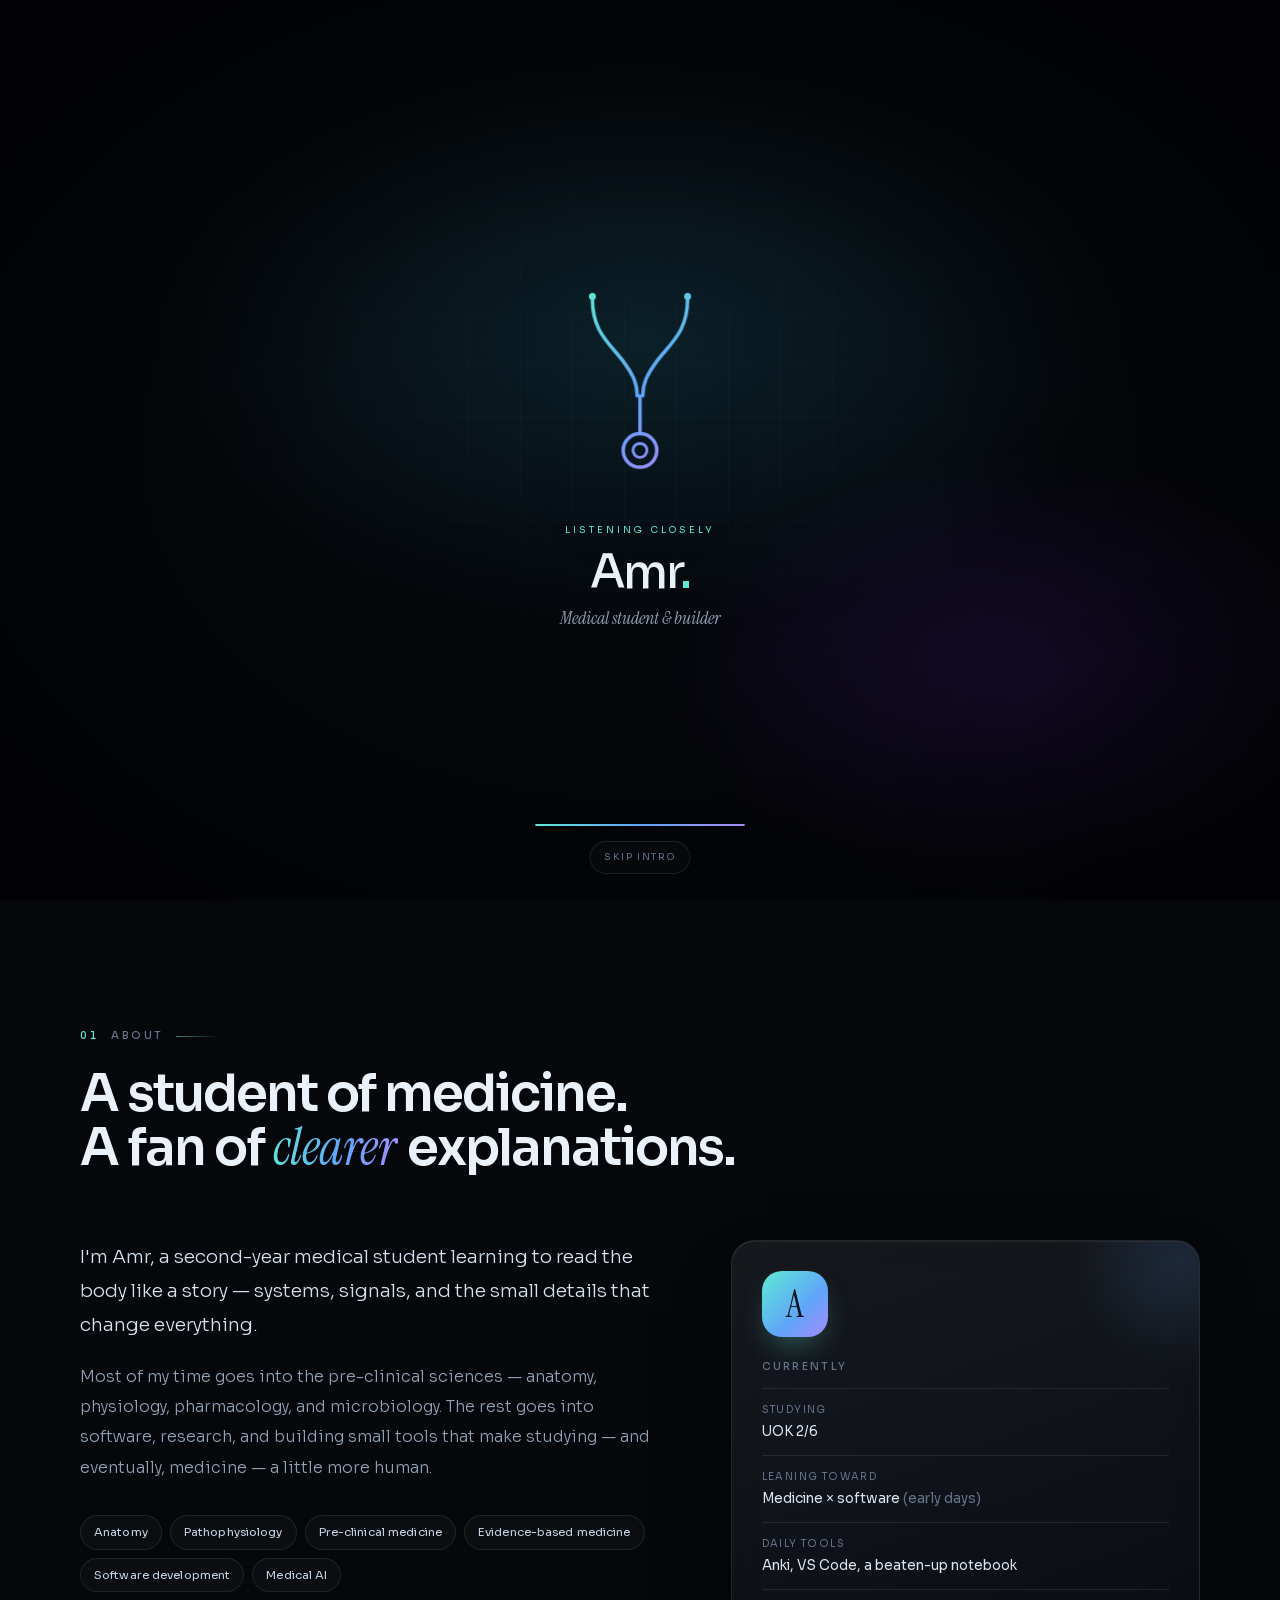
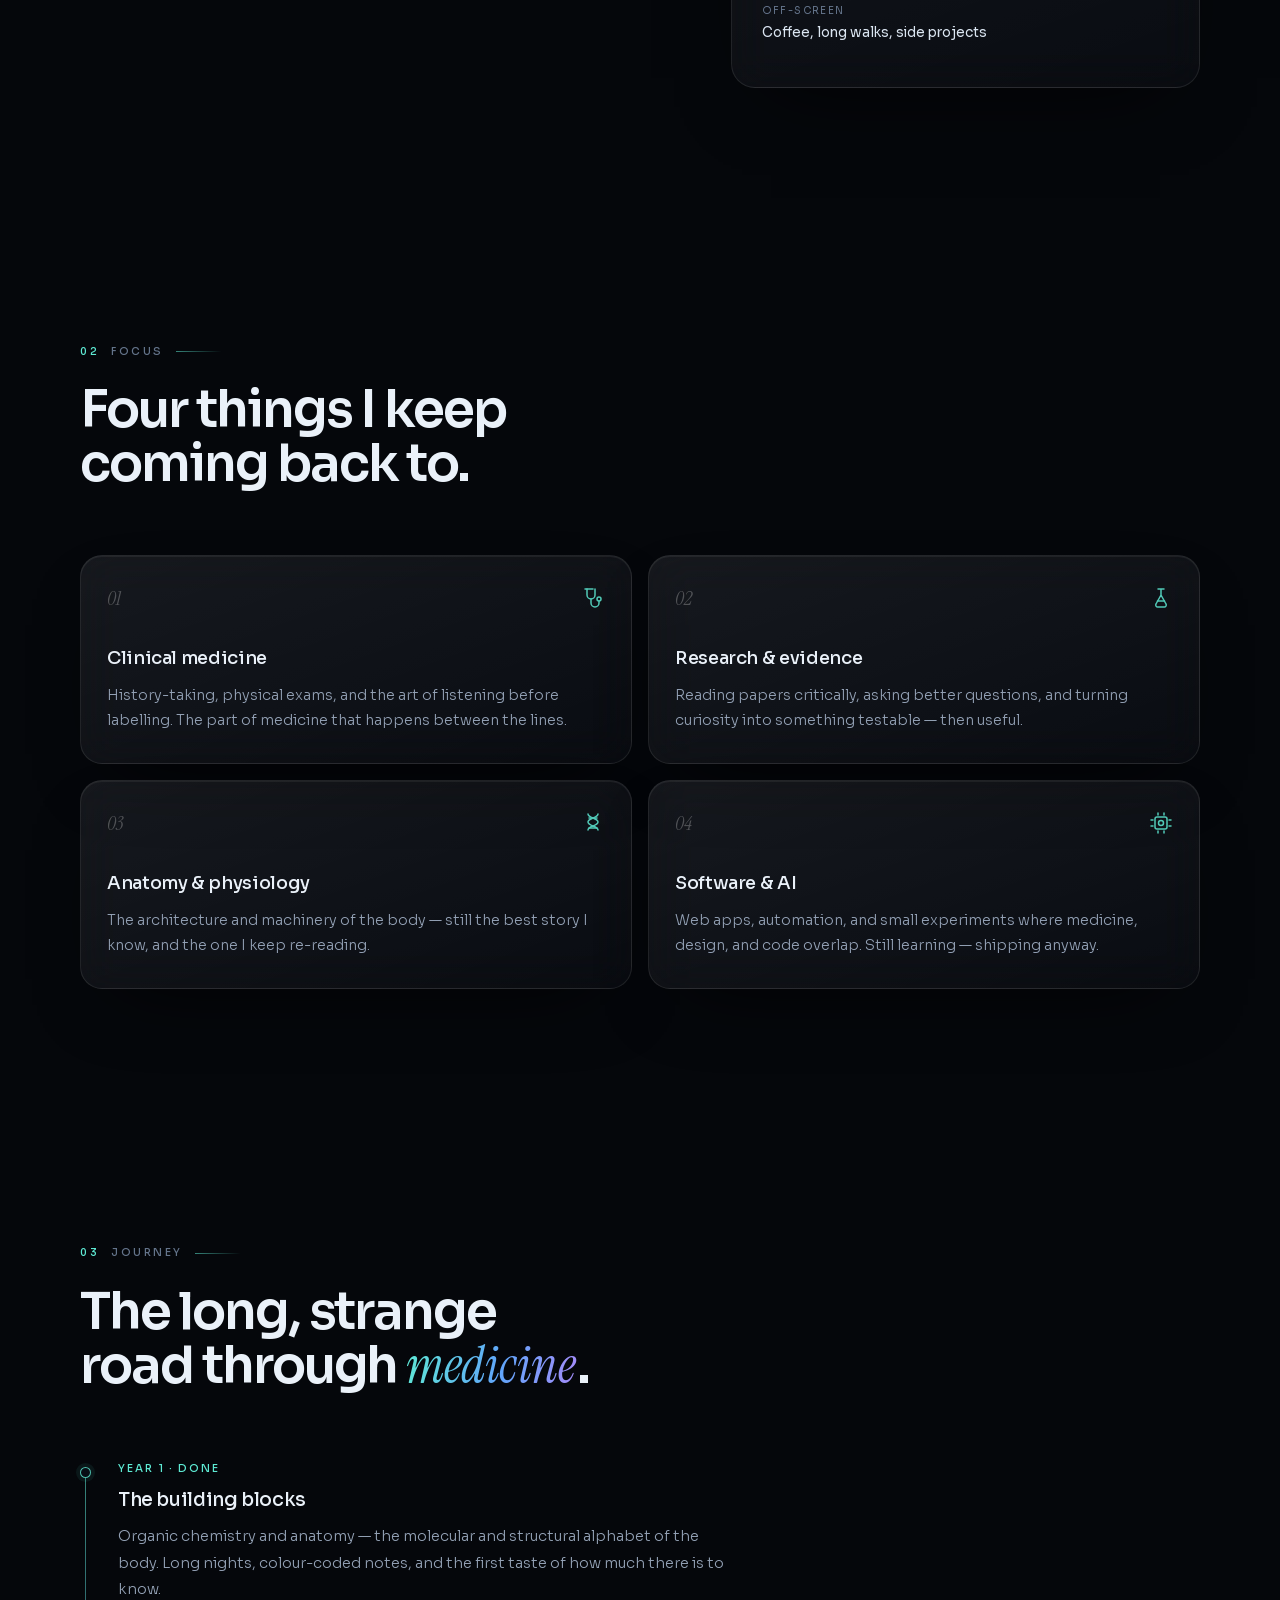
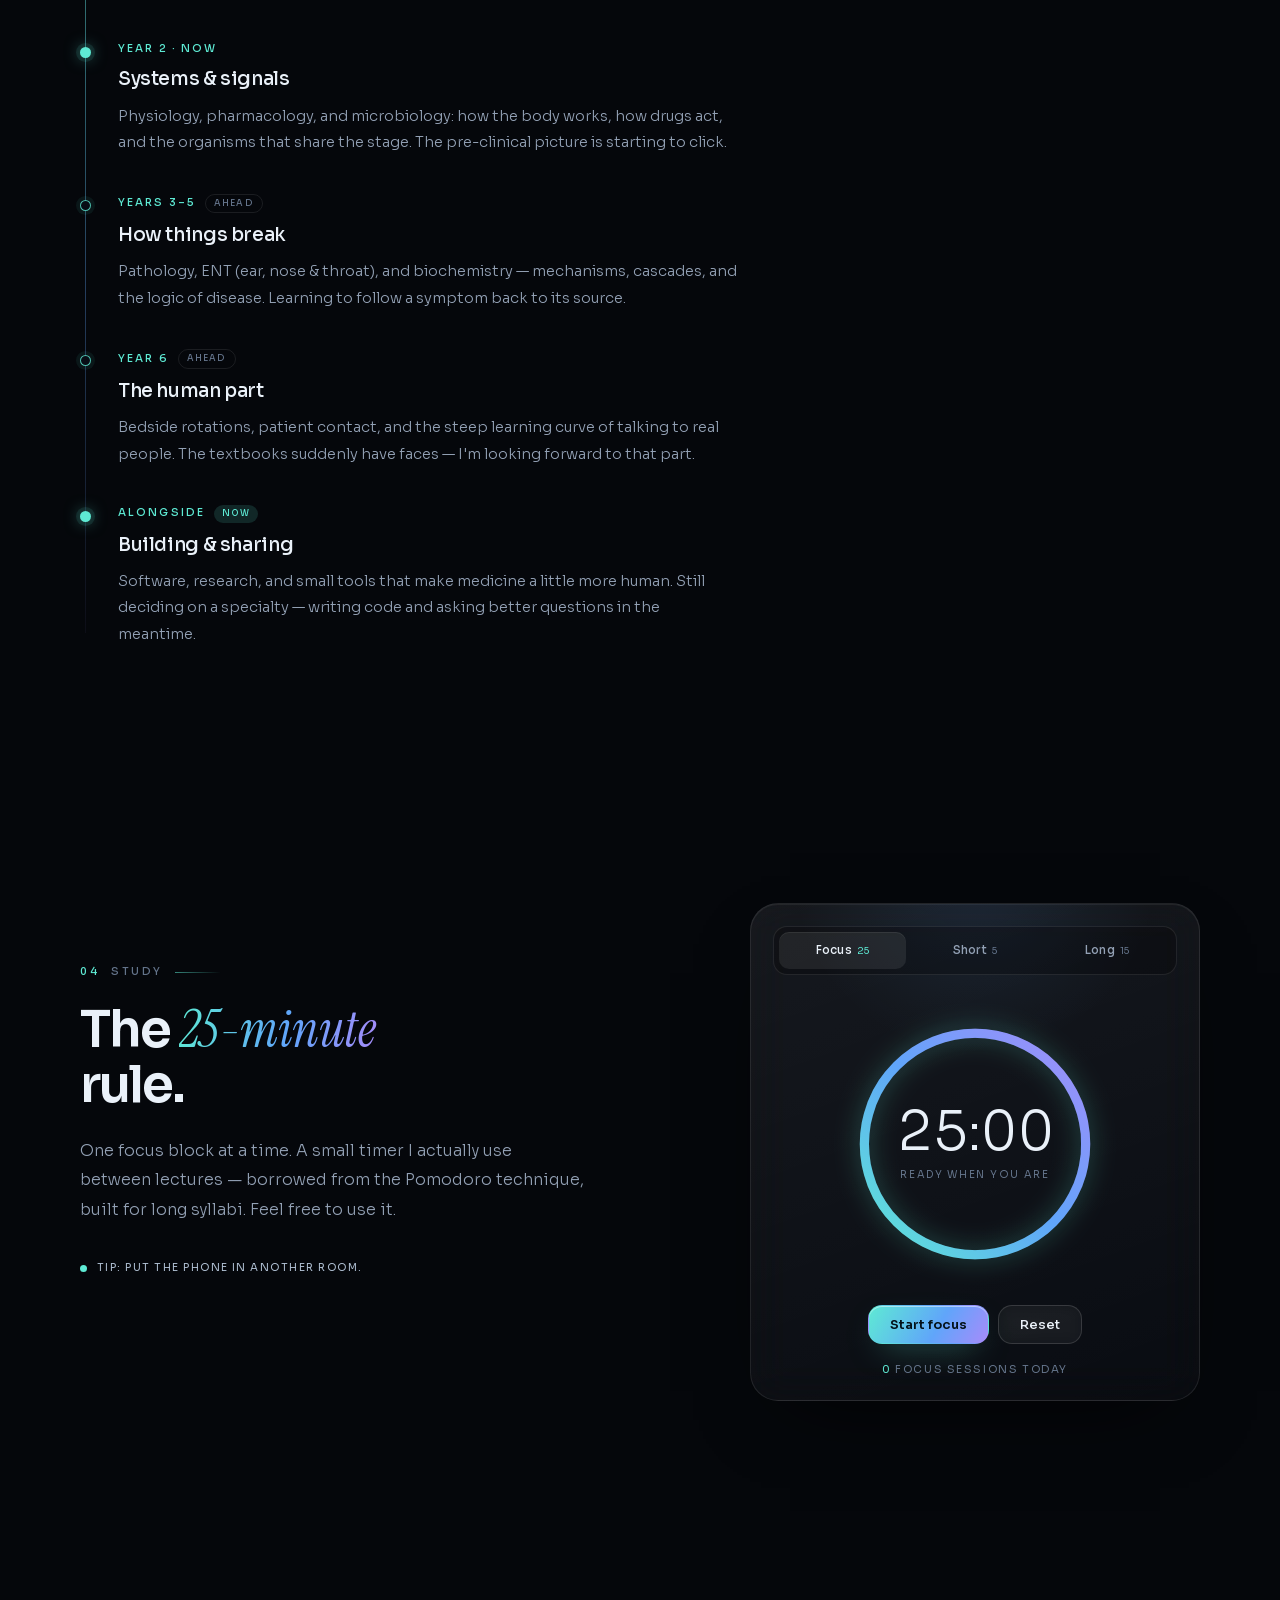
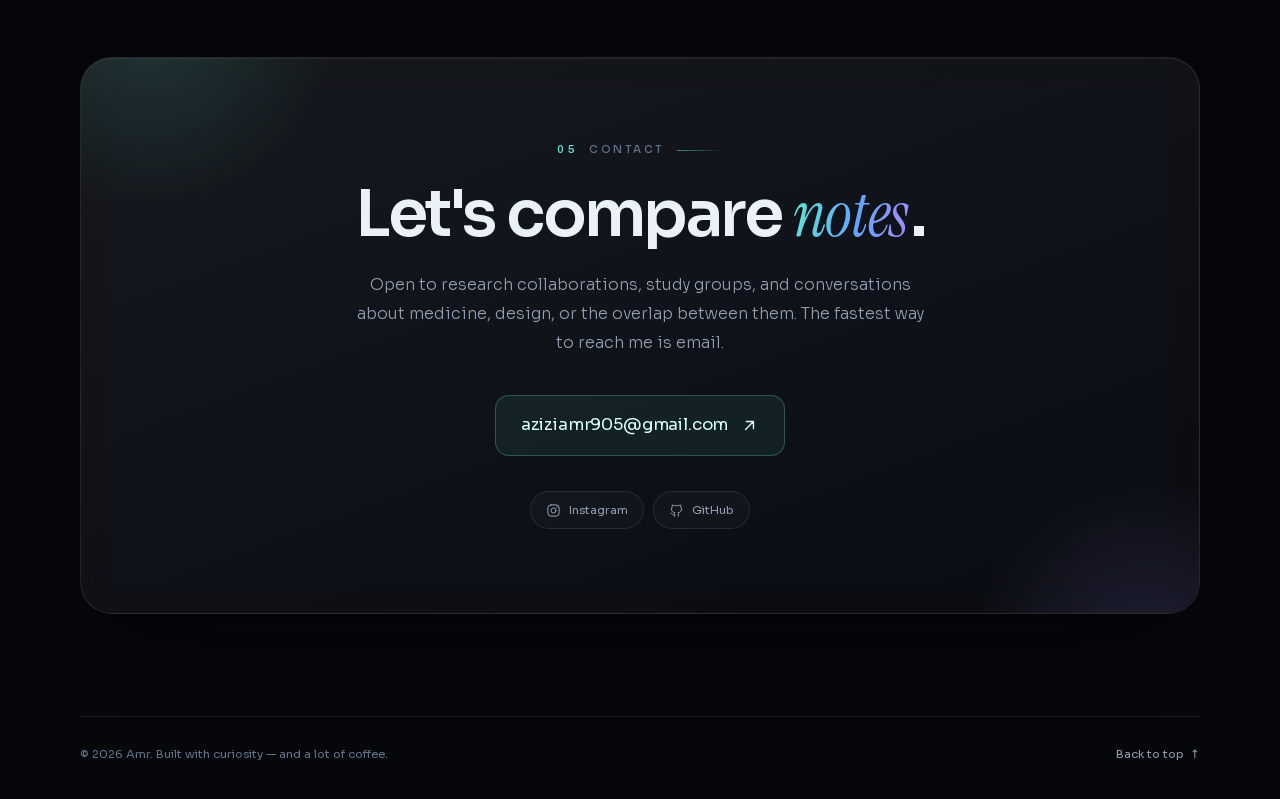
==== commit eed502f0: "Update journey timeline to year-by-year curriculum" ====
--- a/index.html
+++ b/index.html
@@ -175,6 +175,8 @@
       </nav>
     </header>
 
+    <div class="nav-backdrop" id="navBackdrop" aria-hidden="true"></div>
+
     <main id="main">
       <!-- ───────────────────────── Hero ───────────────────────── -->
       <section class="hero" id="top">
@@ -276,10 +278,10 @@
               story — systems, signals, and the small details that change everything.
             </p>
             <p>
-              Most of my time goes into anatomy, pathology, and the foundations of
-              clinical practice. The rest goes into software, research, and building
-              small tools that make studying — and eventually, medicine — a little
-              more human.
+              Most of my time goes into the pre-clinical sciences — anatomy,
+              physiology, pharmacology, and microbiology. The rest goes into software,
+              research, and building small tools that make studying — and eventually,
+              medicine — a little more human.
             </p>
             <ul class="chips" aria-label="Interests">
               <li>Anatomy</li>
@@ -401,33 +403,44 @@
           <li class="timeline-item reveal">
             <span class="timeline-dot" aria-hidden="true"></span>
             <p class="timeline-phase">Year 1 · done</p>
-            <h3>Learning the vocabulary</h3>
-            <p>
-              Anatomy, physiology, biochemistry — the alphabet of the body. Long
-              nights, colour-coded notes, and the first taste of how much there is
-              to know.
+            <h3>The building blocks</h3>
+            <p>
+              Organic chemistry and anatomy — the molecular and structural alphabet
+              of the body. Long nights, colour-coded notes, and the first taste of
+              how much there is to know.
             </p>
           </li>
 
           <li class="timeline-item reveal is-now">
             <span class="timeline-dot" aria-hidden="true"></span>
             <p class="timeline-phase">Year 2 · now</p>
-            <h3>How things break</h3>
-            <p>
-              Pathology and pharmacology: mechanisms, cascades, and the logic of
-              treatment. Learning to follow a symptom back to its source while the
-              pre-clinical picture starts to click.
+            <h3>Systems &amp; signals</h3>
+            <p>
+              Physiology, pharmacology, and microbiology: how the body works, how
+              drugs act, and the organisms that share the stage. The pre-clinical
+              picture is starting to click.
             </p>
           </li>
 
           <li class="timeline-item reveal">
             <span class="timeline-dot" aria-hidden="true"></span>
-            <p class="timeline-phase">Years 3–6 <span class="ahead-tag">ahead</span></p>
+            <p class="timeline-phase">Years 3–5 <span class="ahead-tag">ahead</span></p>
+            <h3>How things break</h3>
+            <p>
+              Pathology, ENT (ear, nose &amp; throat), and biochemistry — mechanisms,
+              cascades, and the logic of disease. Learning to follow a symptom back
+              to its source.
+            </p>
+          </li>
+
+          <li class="timeline-item reveal">
+            <span class="timeline-dot" aria-hidden="true"></span>
+            <p class="timeline-phase">Year 6 <span class="ahead-tag">ahead</span></p>
             <h3>The human part</h3>
             <p>
-              Rotations, bedside manner, and the steep learning curve of talking to
-              real people. The textbooks suddenly have faces — I'm looking forward to
-              that part.
+              Bedside rotations, patient contact, and the steep learning curve of
+              talking to real people. The textbooks suddenly have faces — I'm looking
+              forward to that part.
             </p>
           </li>
 
--- a/styles.css
+++ b/styles.css
@@ -410,6 +410,10 @@
   gap: 20px;
   padding: 10px 12px 10px 18px;
   border-radius: 999px;
+}
+
+.nav-backdrop {
+  display: none;
 }
 
 .brand {
@@ -1860,6 +1864,31 @@
 @media (max-width: 780px) {
   .nav {
     padding: 8px 10px 8px 16px;
+  }
+
+  .nav-backdrop {
+    position: fixed;
+    inset: 0;
+    z-index: 55;
+    display: block;
+    background: rgba(2, 6, 12, 0.62);
+    -webkit-backdrop-filter: blur(5px) saturate(120%);
+    backdrop-filter: blur(5px) saturate(120%);
+    opacity: 0;
+    visibility: hidden;
+    pointer-events: none;
+    transition:
+      opacity 0.3s var(--ease),
+      visibility 0s linear 0.3s;
+  }
+
+  .nav-backdrop.is-open {
+    opacity: 1;
+    visibility: visible;
+    pointer-events: auto;
+    transition:
+      opacity 0.3s var(--ease),
+      visibility 0s;
   }
 
   .nav-toggle {
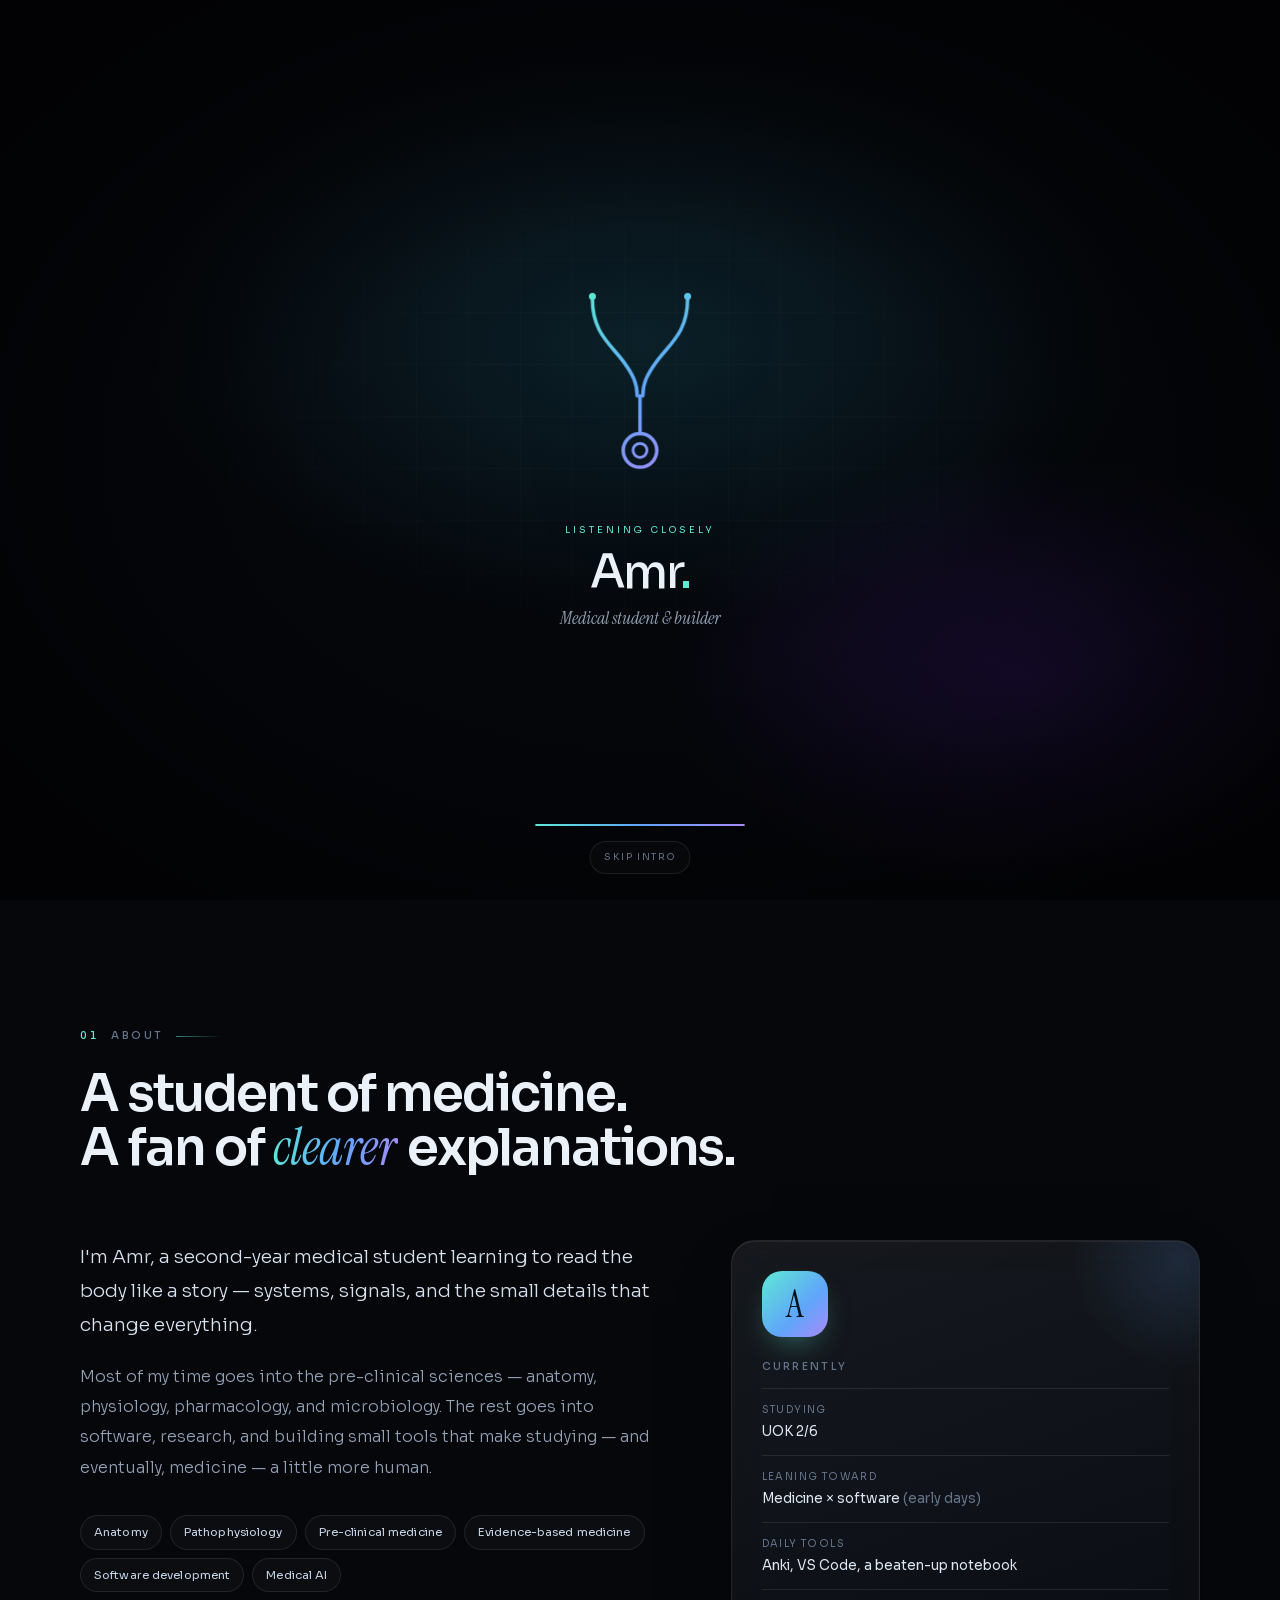
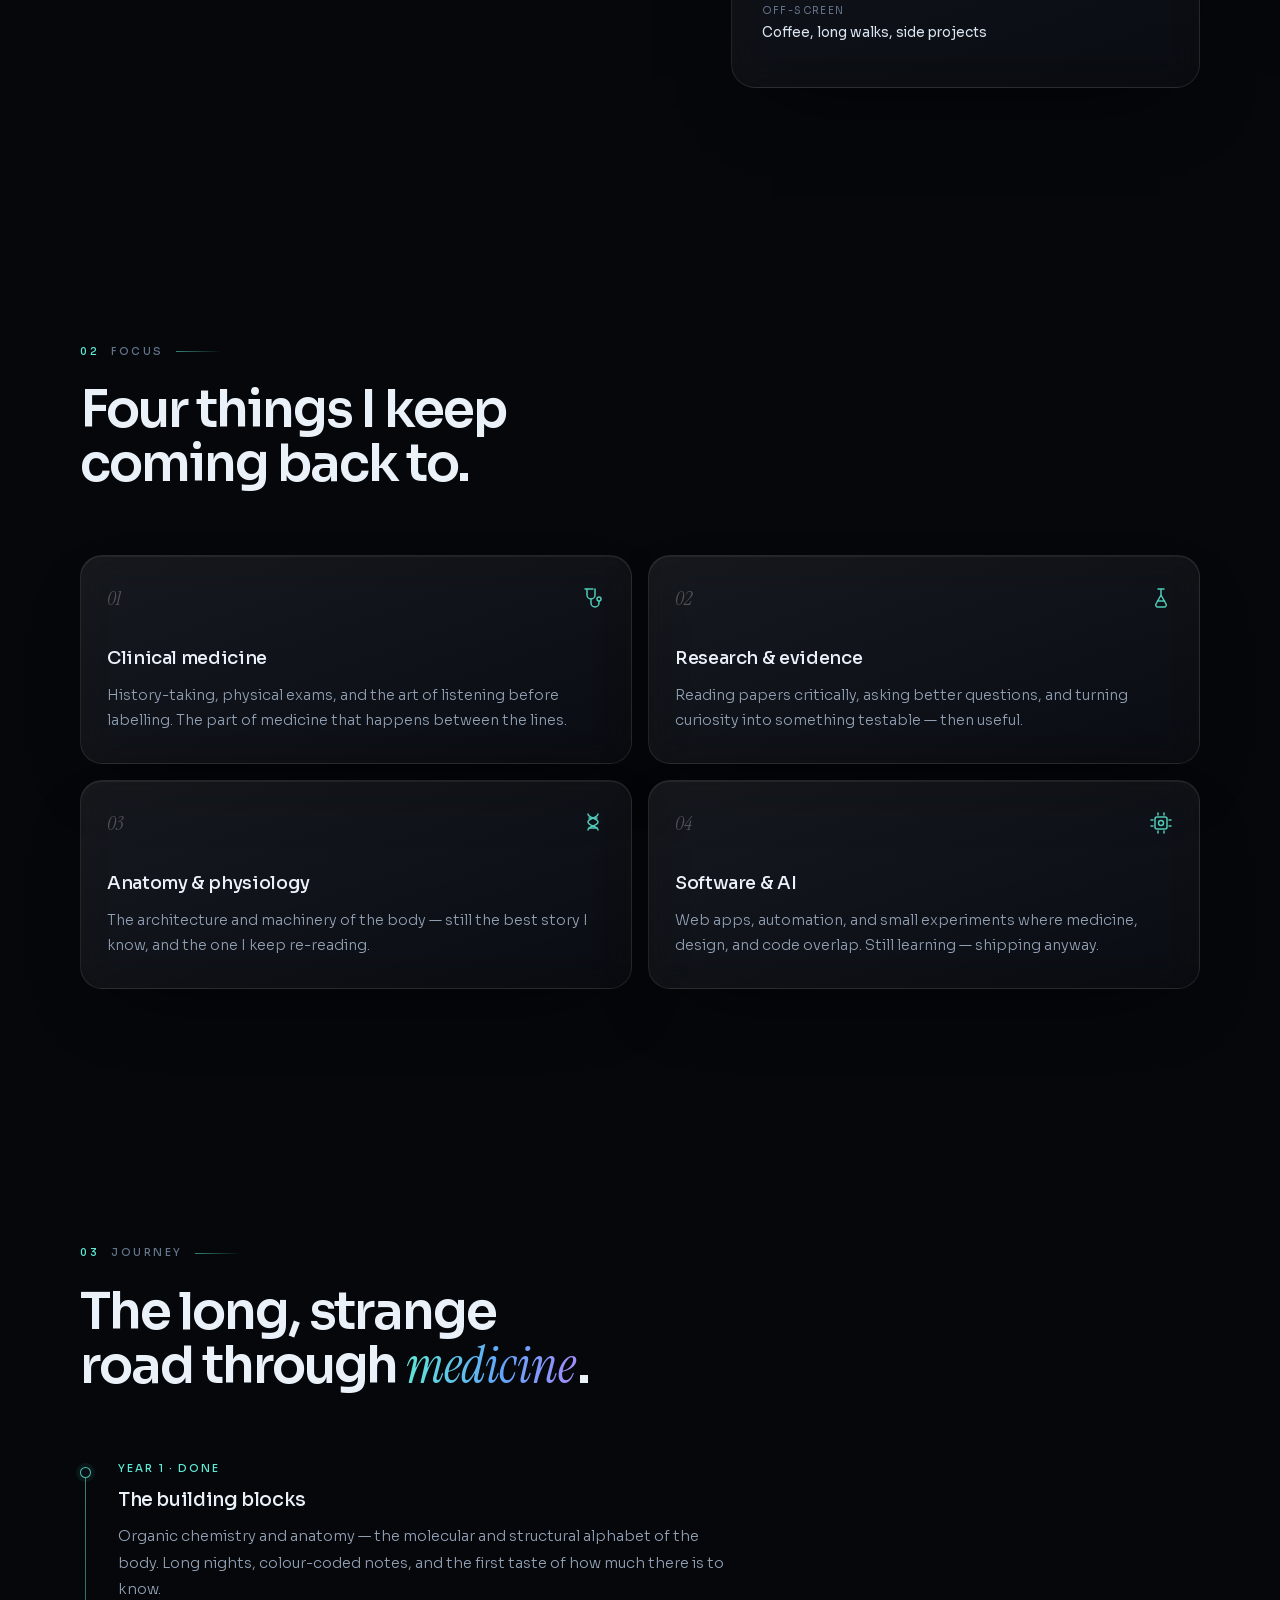
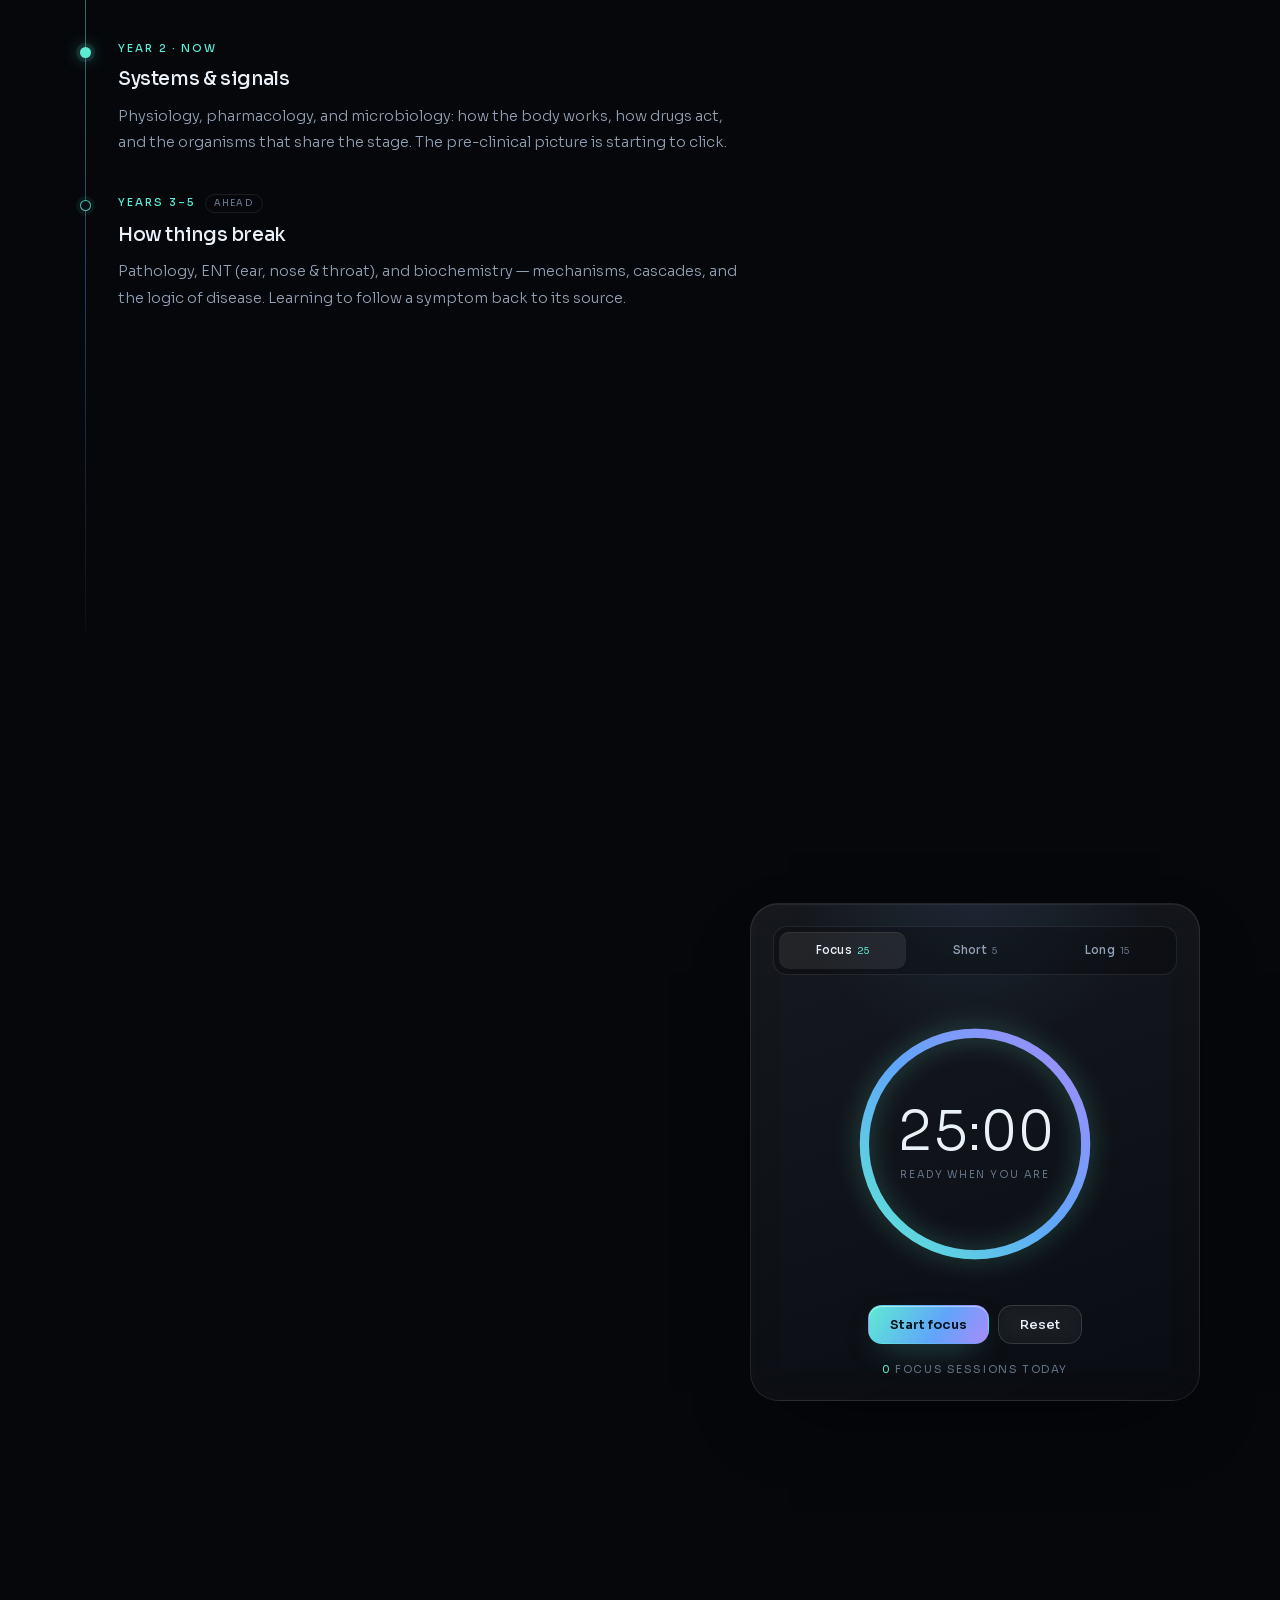
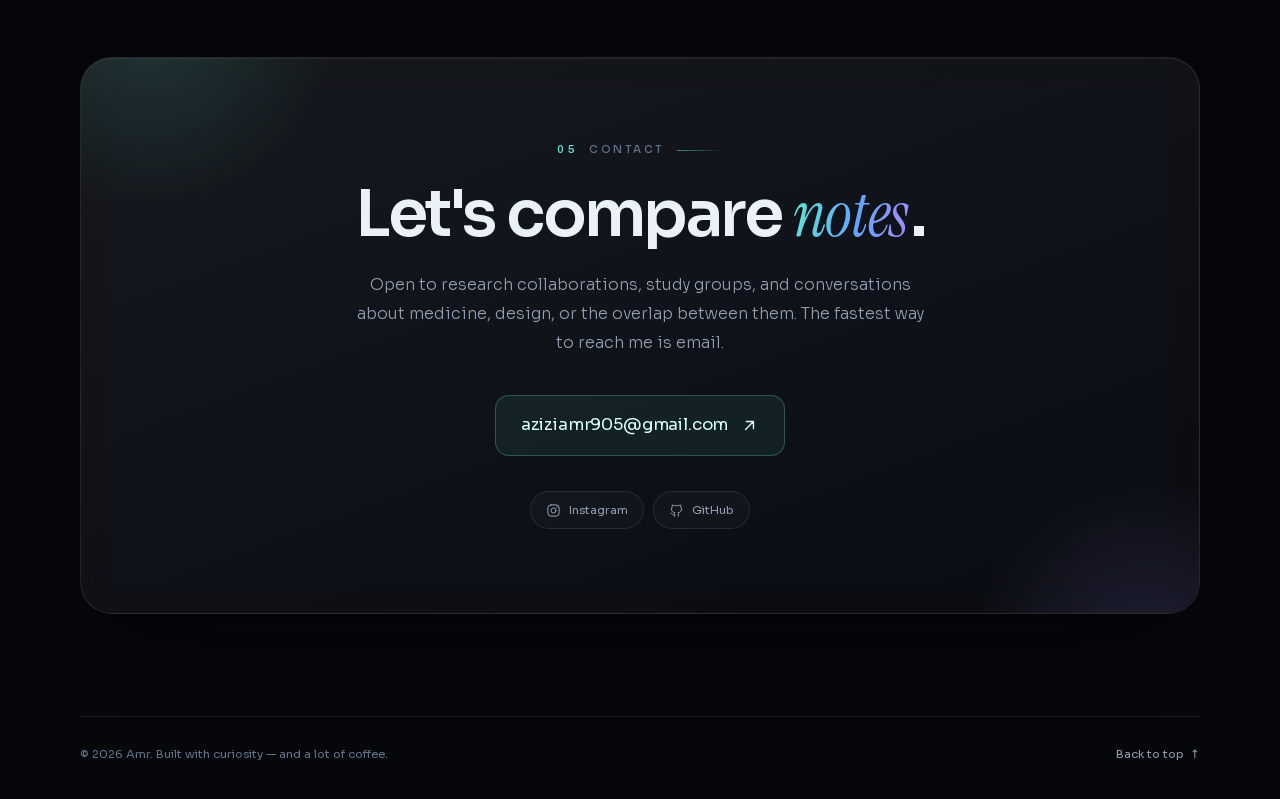
==== commit 9d1b62fa: "Bust asset cache and make visit count easier to spot" ====
--- a/index.html
+++ b/index.html
@@ -56,7 +56,7 @@
       type="font/woff2"
       crossorigin
     />
-    <link rel="stylesheet" href="styles.css" />
+    <link rel="stylesheet" href="styles.css?v=2" />
     <noscript>
       <style>
         .reveal {
@@ -573,9 +573,13 @@
 
     <footer class="footer">
       <p>© <span id="year">2026</span> Amr. Built with curiosity — and a lot of coffee.</p>
+      <p class="visits" hidden>
+        <span class="visits-dot" aria-hidden="true"></span>
+        <span id="visitCount">0</span> visits
+      </p>
       <a href="#top" class="back-top">Back to top <span aria-hidden="true">↑</span></a>
     </footer>
 
-    <script src="app.js"></script>
+    <script src="app.js?v=2"></script>
   </body>
 </html>
--- a/styles.css
+++ b/styles.css
@@ -1468,6 +1468,33 @@
 
 .footer p {
   margin: 0;
+}
+
+.visits {
+  display: inline-flex;
+  align-items: center;
+  gap: 7px;
+  color: var(--muted);
+  font-variant-numeric: tabular-nums;
+  letter-spacing: 0.02em;
+}
+
+.visits[hidden] {
+  display: none;
+}
+
+#visitCount {
+  color: var(--teal);
+  font-weight: 600;
+}
+
+.visits-dot {
+  width: 5px;
+  height: 5px;
+  border-radius: 50%;
+  background: var(--teal);
+  box-shadow: 0 0 8px var(--teal);
+  opacity: 0.85;
 }
 
 .back-top {
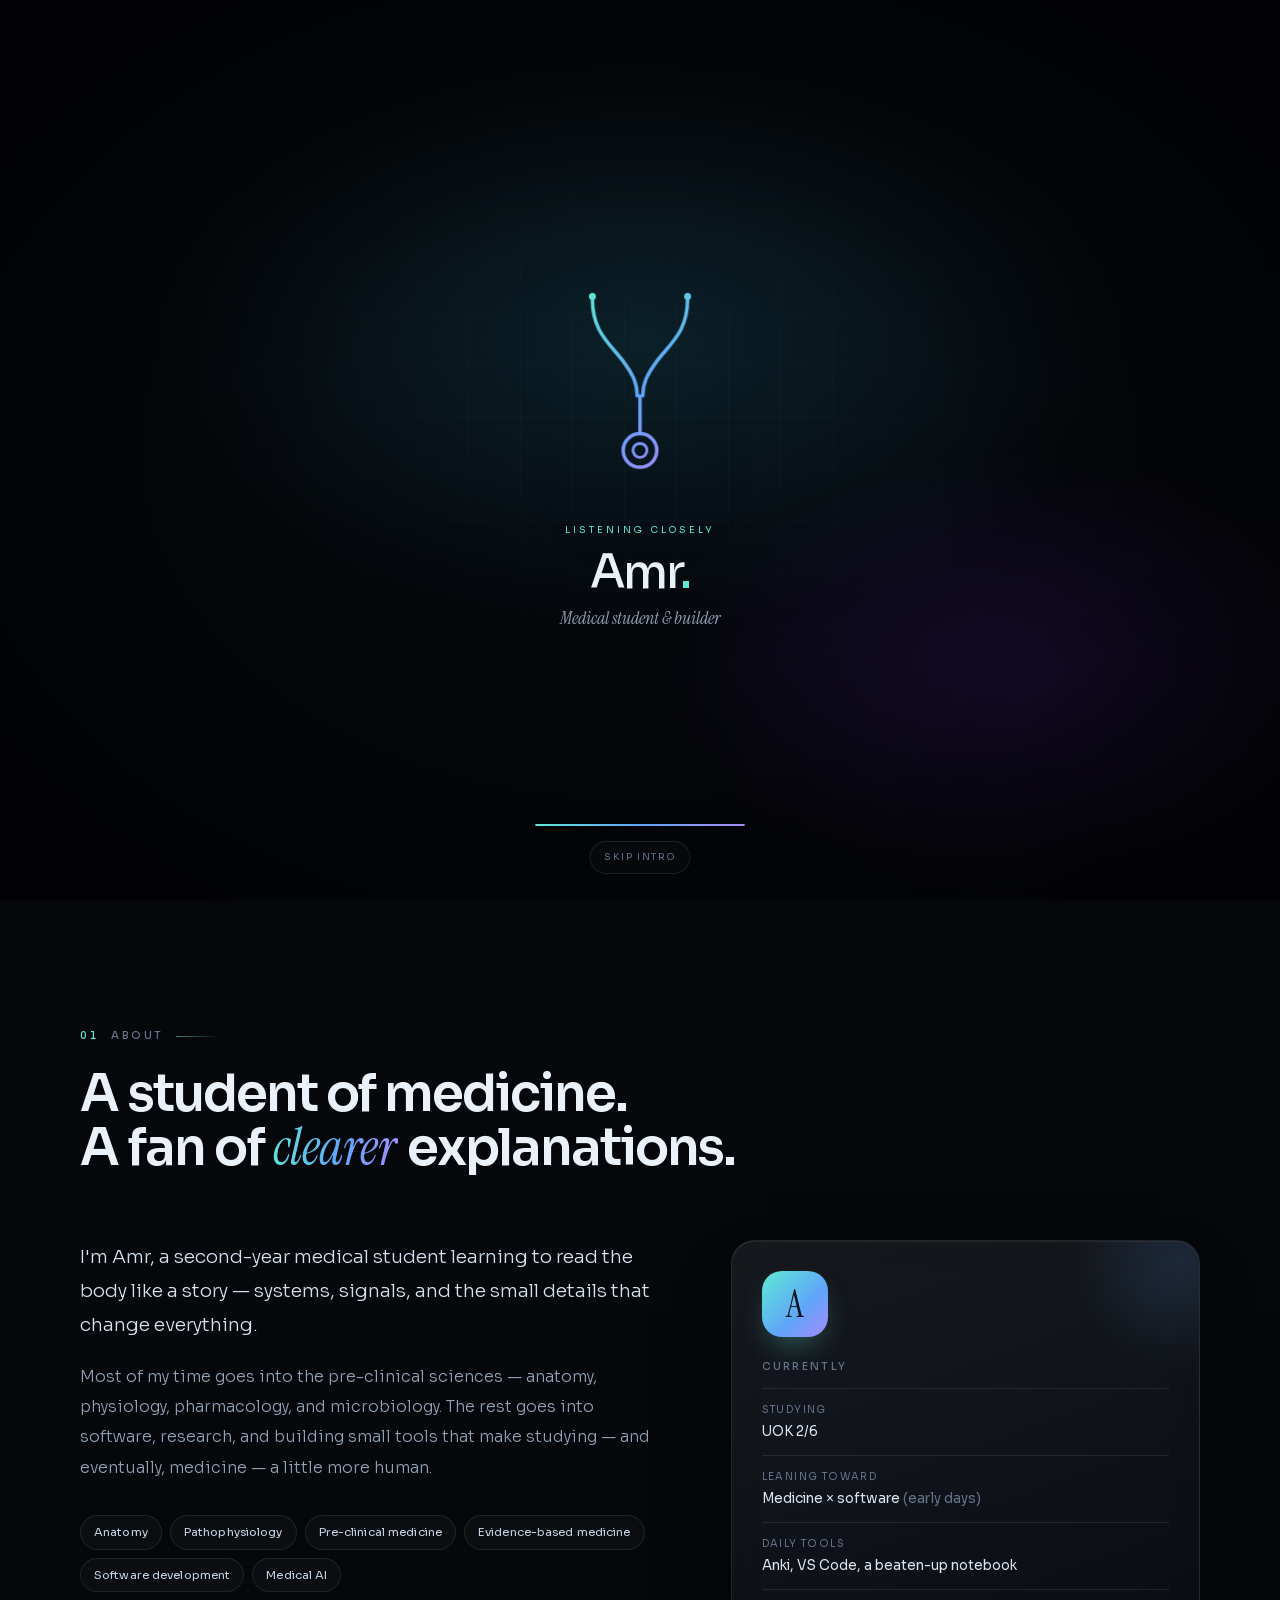
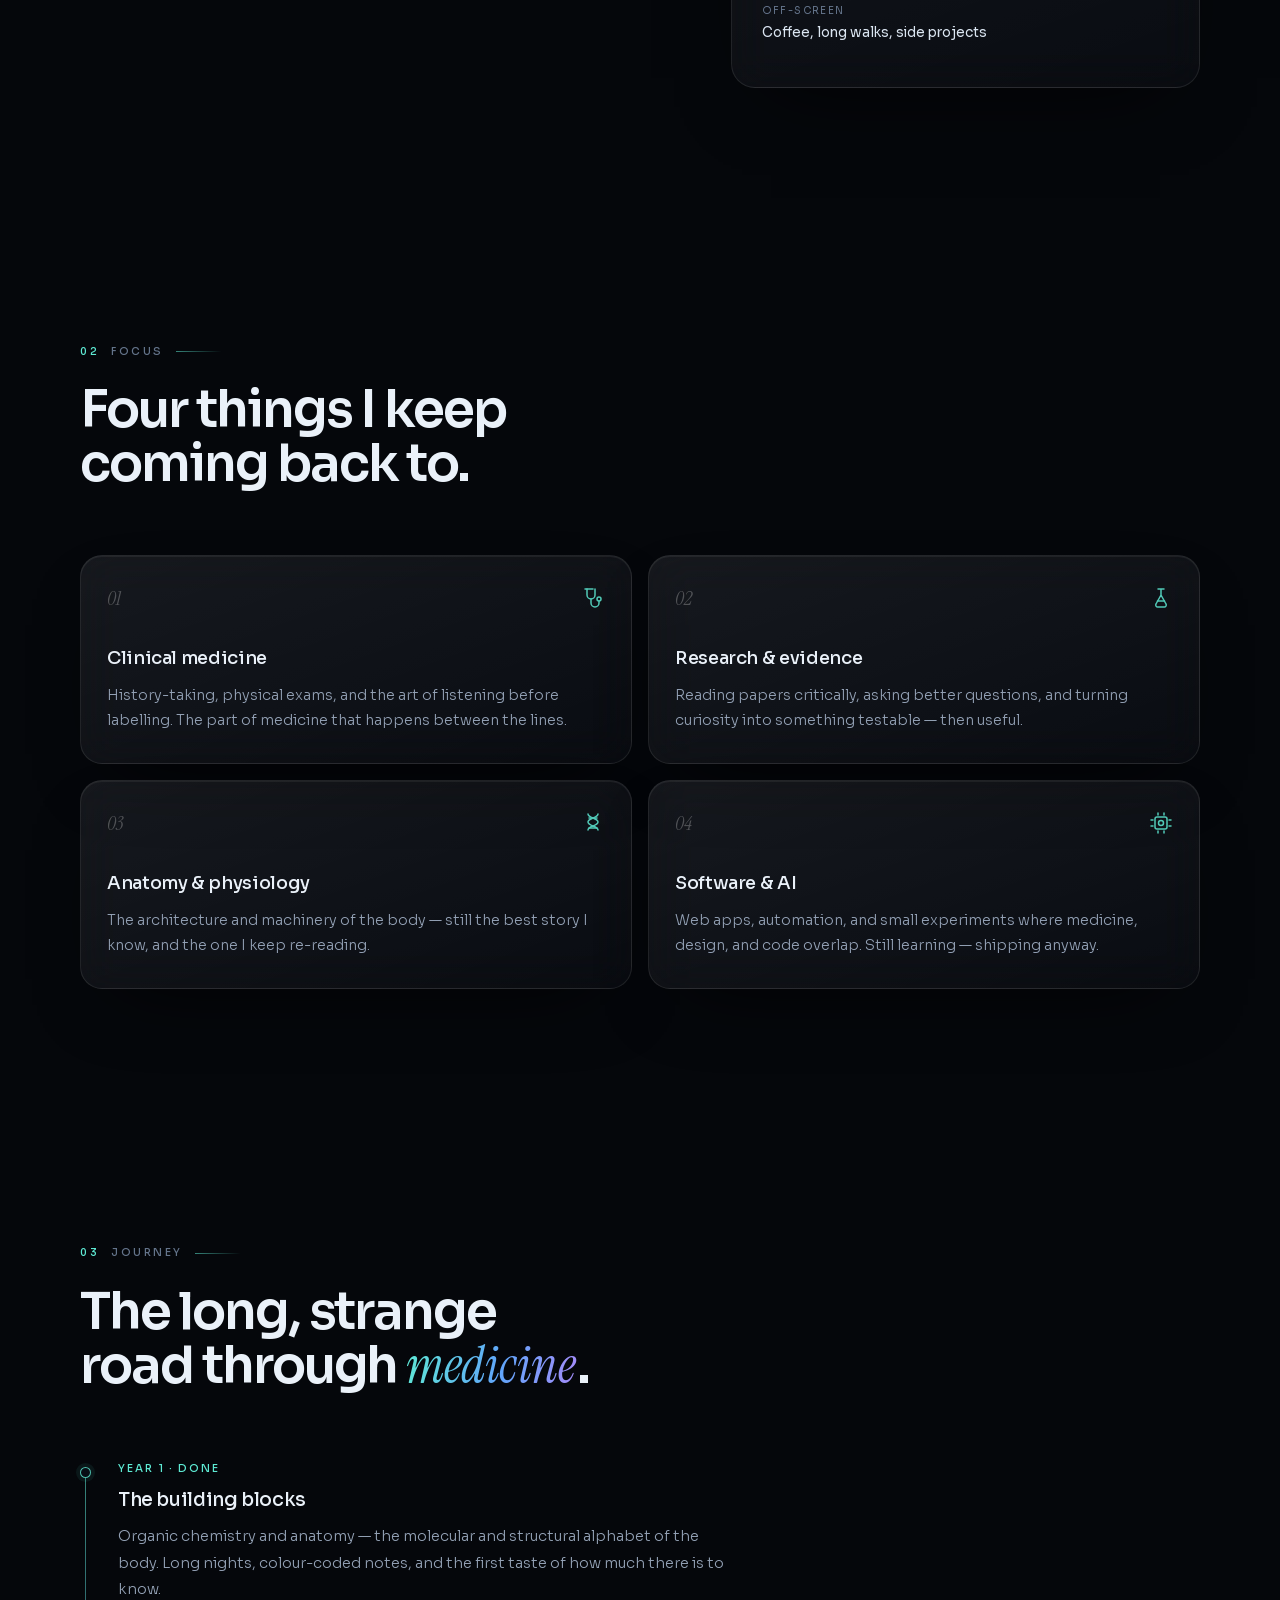
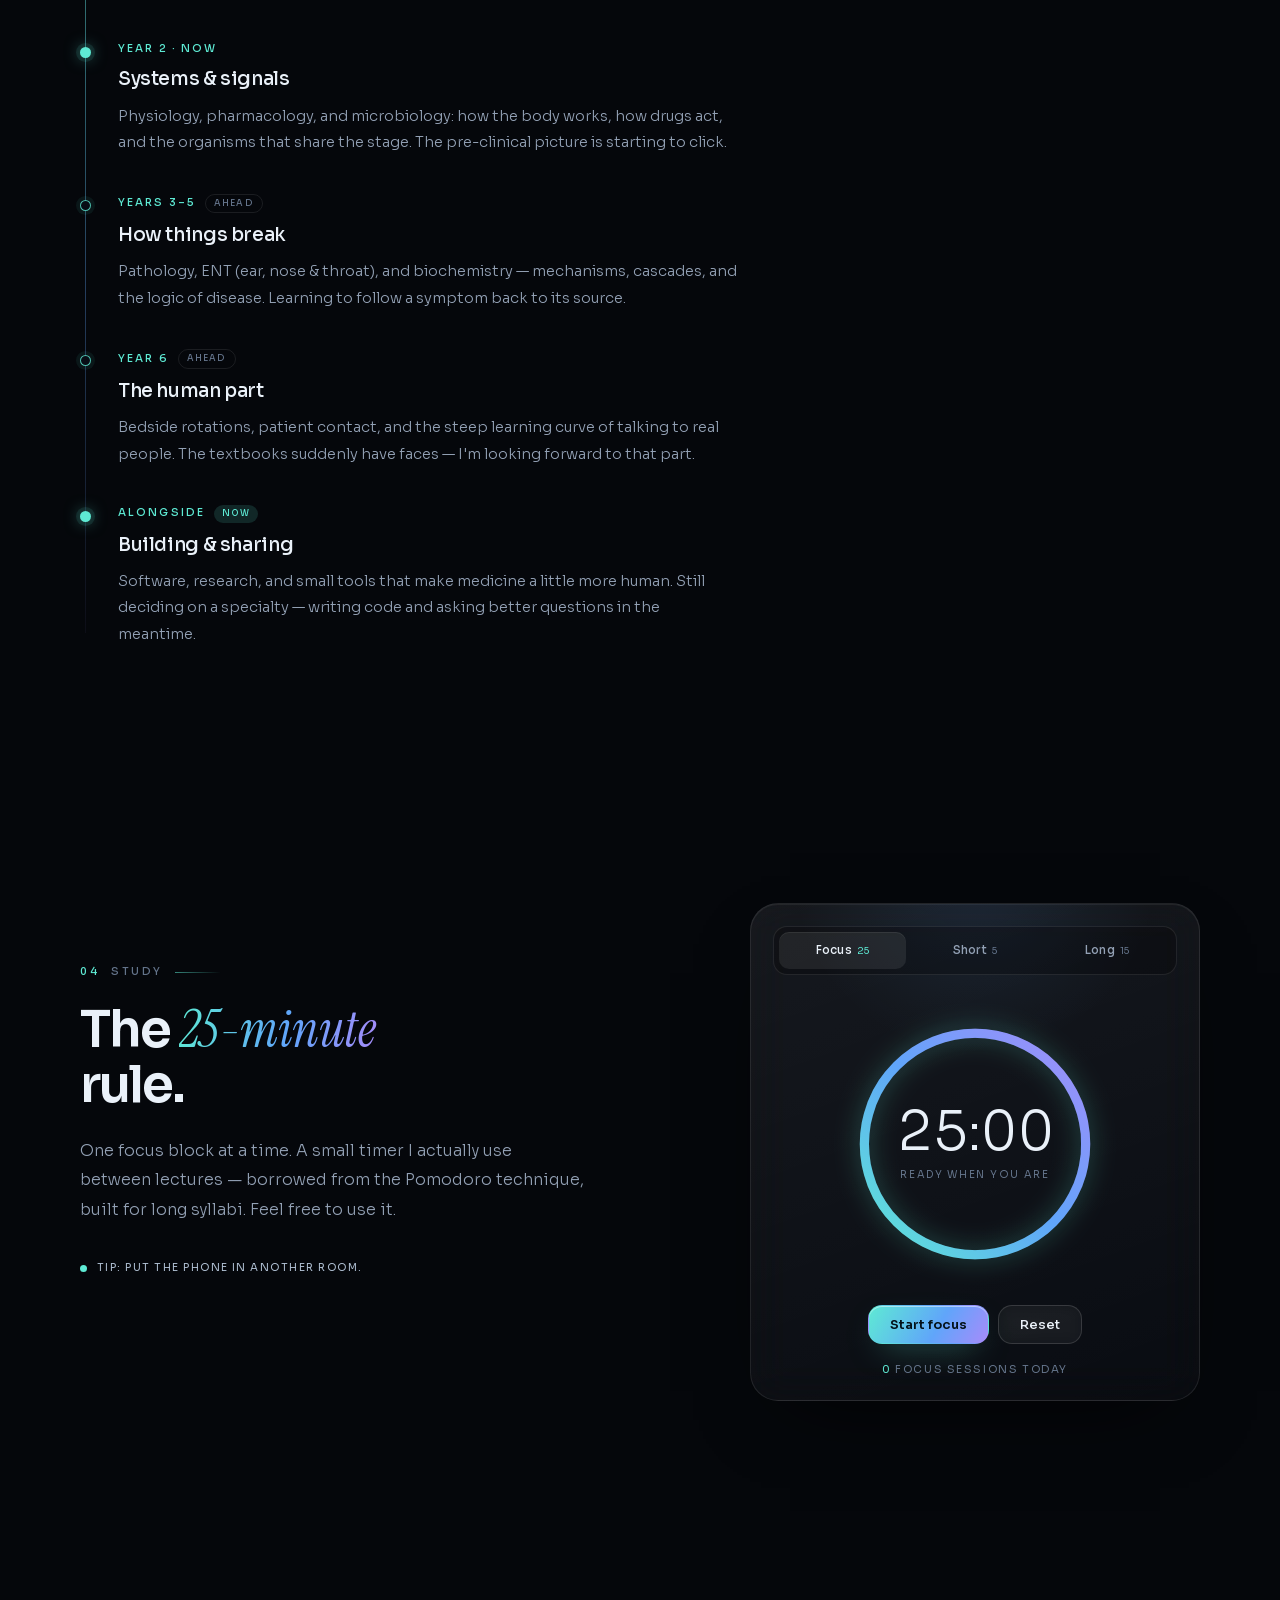
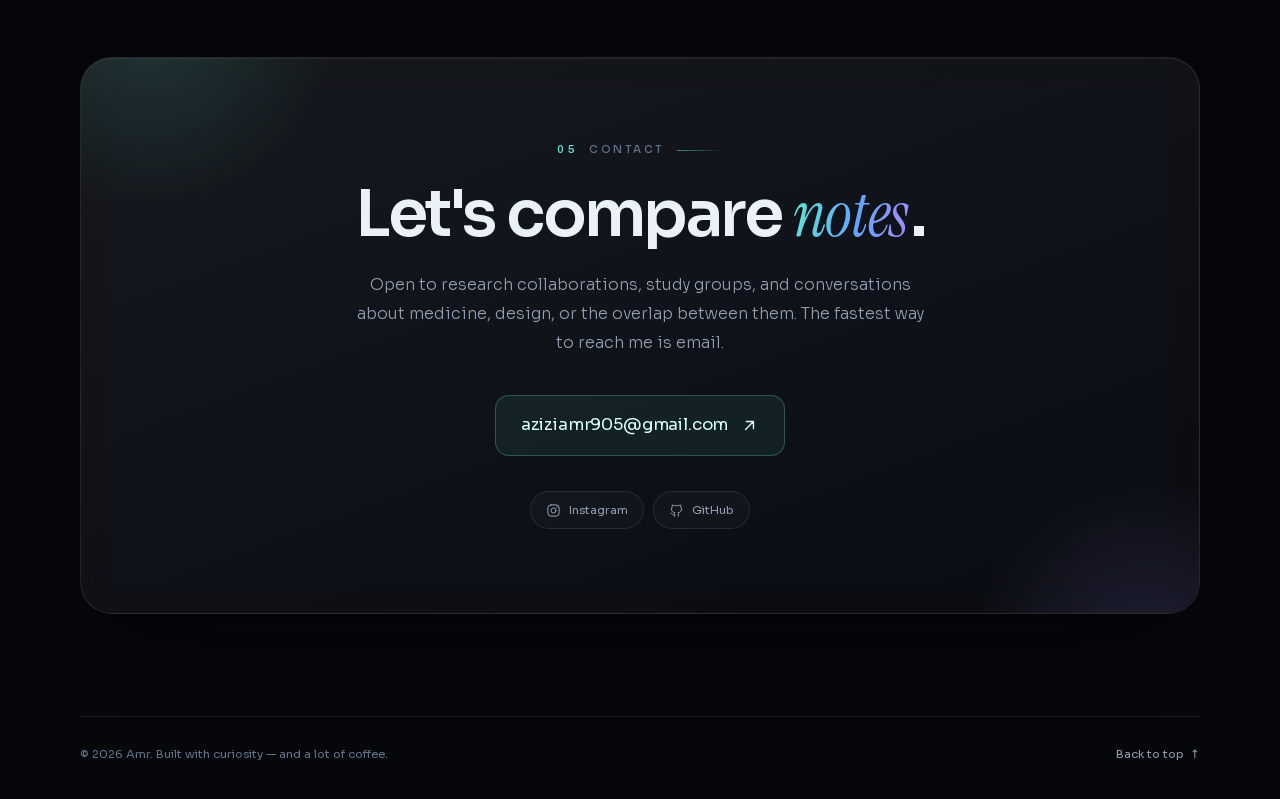
==== commit 5078145a: "Keep last visit count visible during counter outages" ====
--- a/index.html
+++ b/index.html
@@ -580,6 +580,6 @@
       <a href="#top" class="back-top">Back to top <span aria-hidden="true">↑</span></a>
     </footer>
 
-    <script src="app.js?v=2"></script>
+    <script src="app.js?v=3"></script>
   </body>
 </html>
